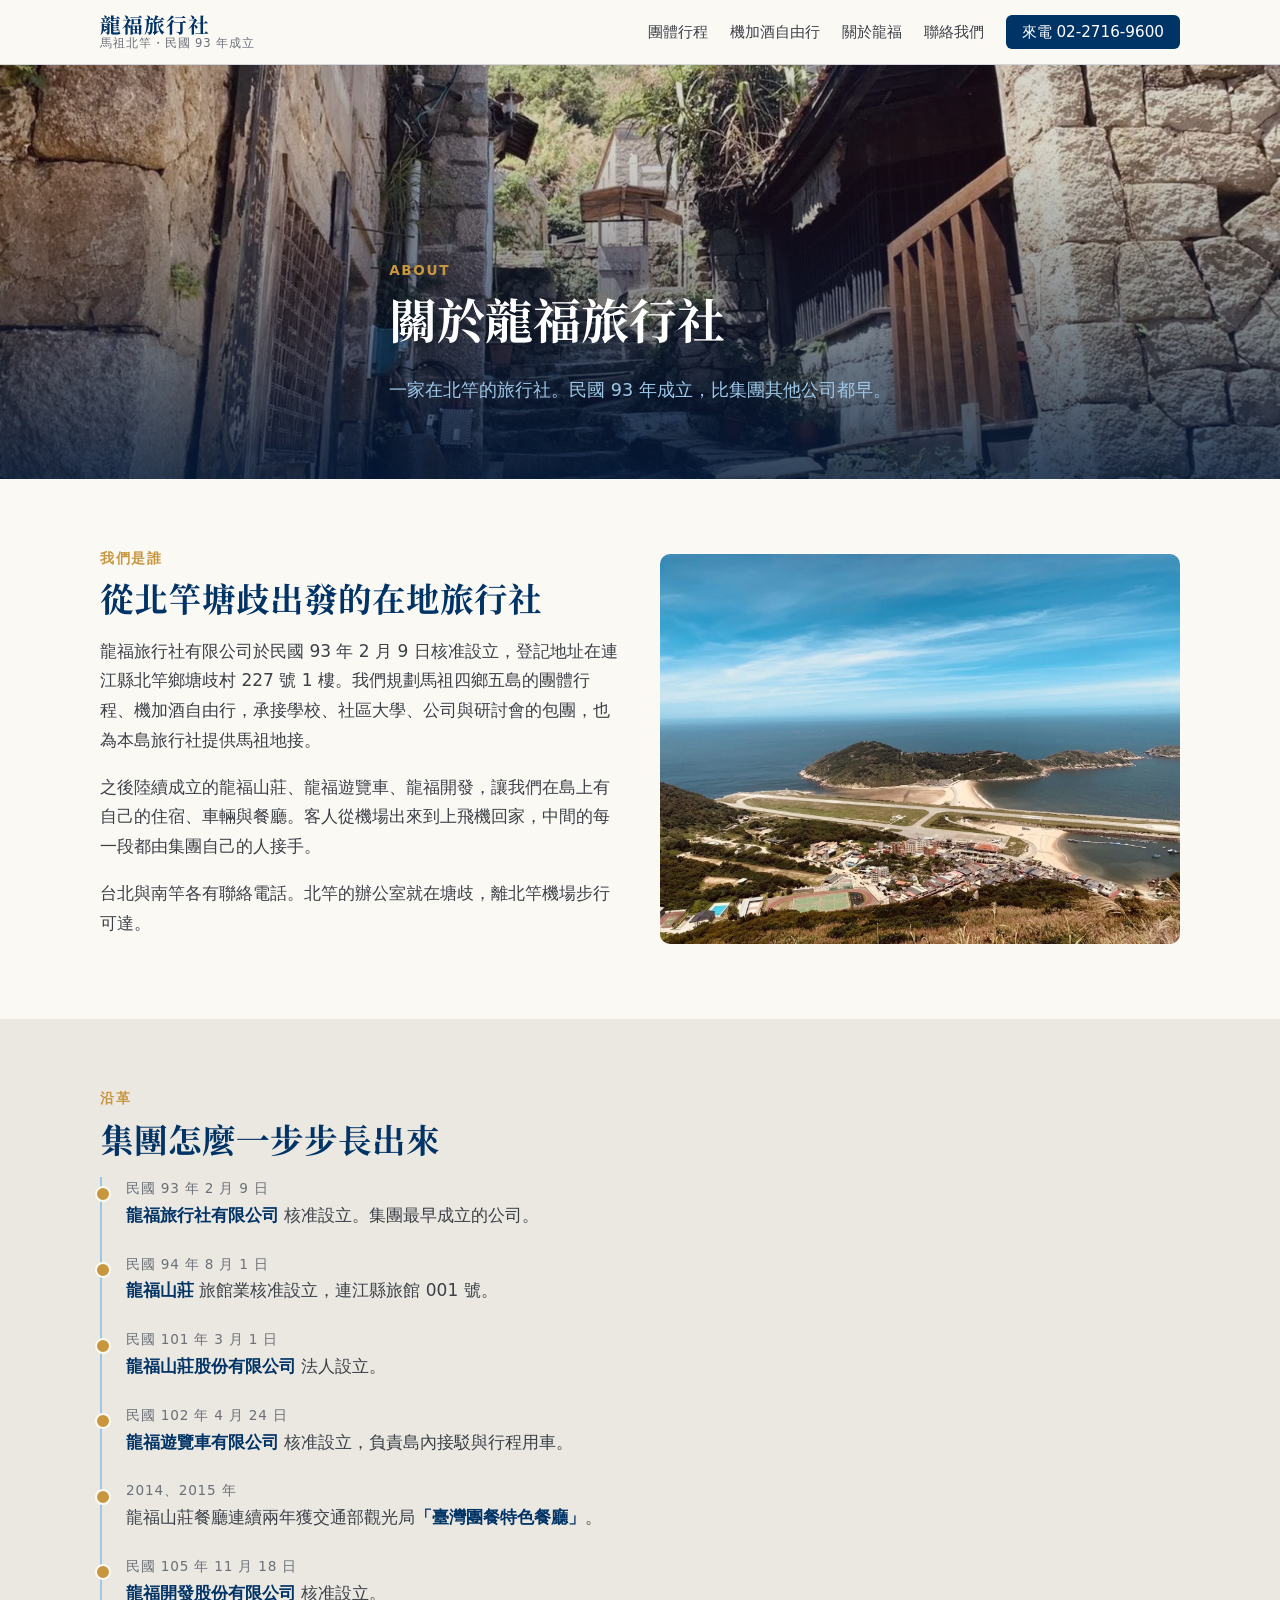
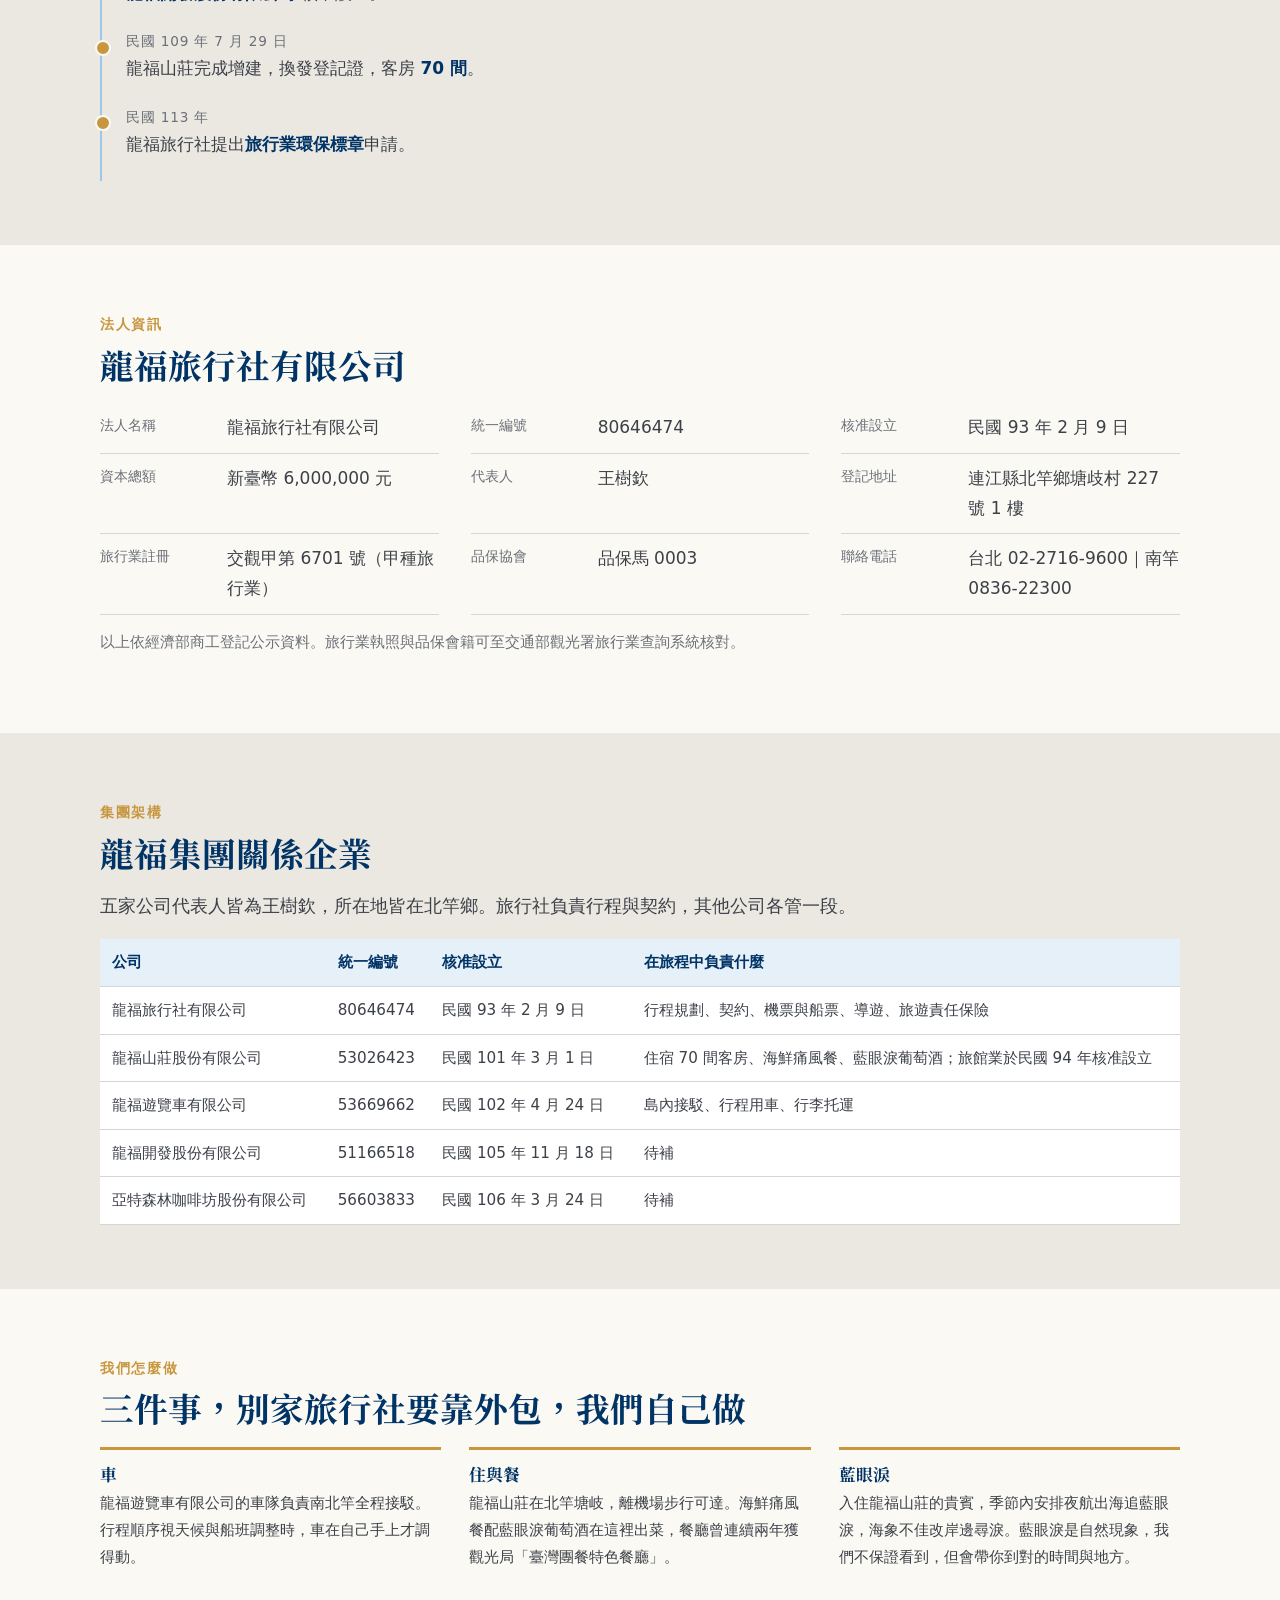
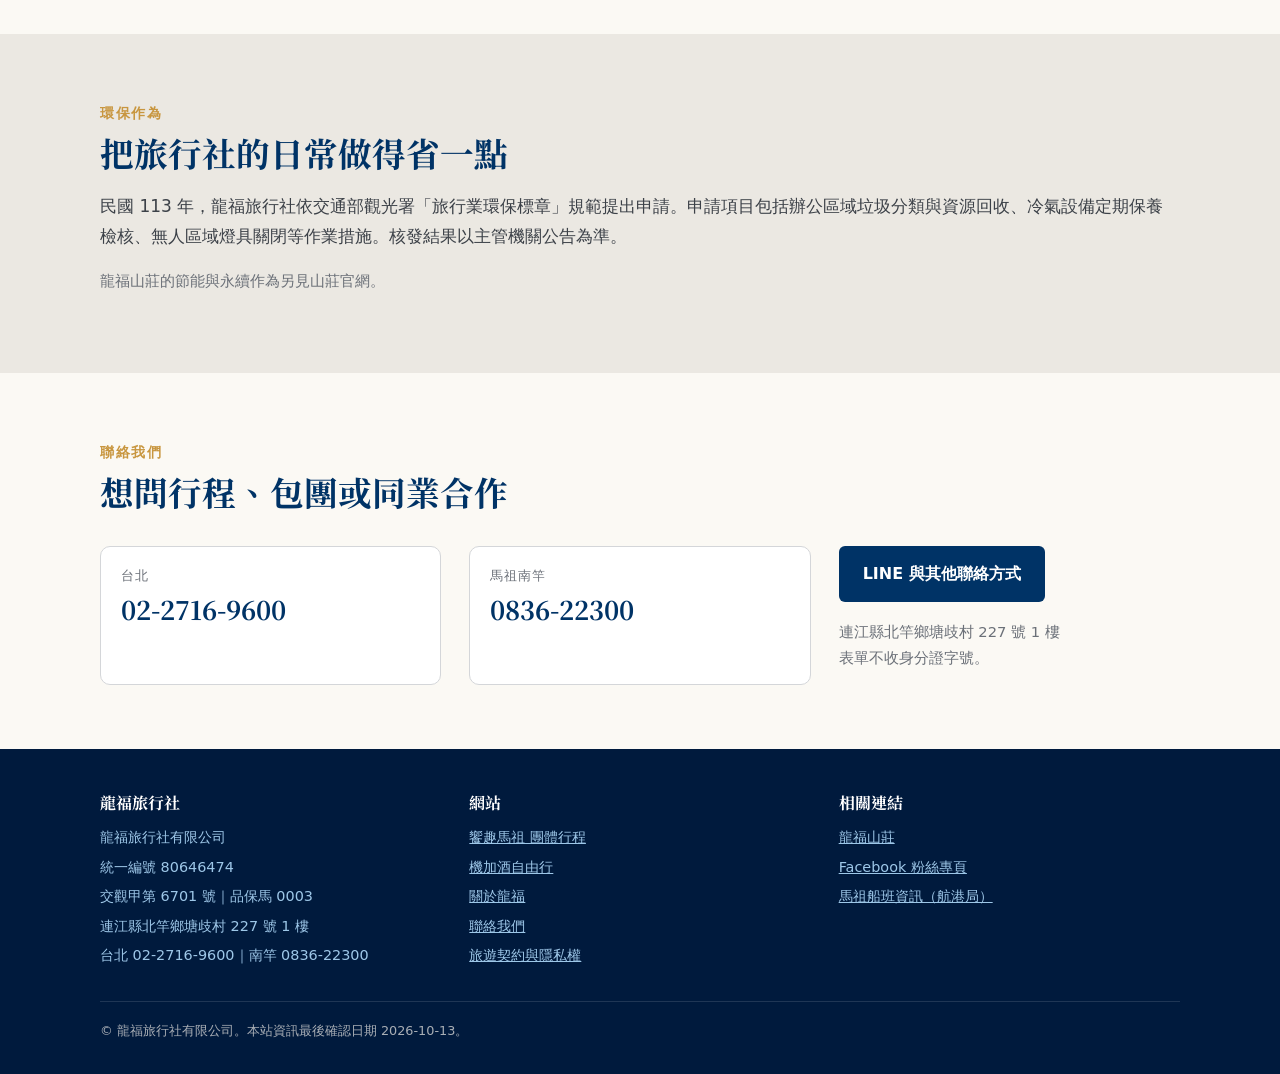
==== about/index.html @ dc52c44d "緊急上線版：聯絡頁、法遵頁、舊網址轉址、網域設定 - 首頁與關於頁移除草稿標記，網域換成 www.matsu-tour.com.tw - 修正南竿電話 tel 連結多一個 0 - 導覽只連到已存在的頁" ====
<!DOCTYPE html>
<html lang="zh-Hant-TW">
<head>
<meta charset="utf-8">
<meta name="viewport" content="width=device-width, initial-scale=1">
<title>關於龍福旅行社｜民國 93 年成立的馬祖北竿旅行社</title>
<meta name="description" content="龍福旅行社有限公司於民國 93 年 2 月核准設立，總部在馬祖北竿塘歧，統一編號 80646474。集團關係企業有龍福山莊、龍福遊覽車、龍福開發。沿革、法人資訊、集團架構與環保作為。">
<link rel="canonical" href="https://www.matsu-tour.com.tw/about/">
<meta property="og:title" content="關於龍福旅行社">
<meta property="og:description" content="民國 93 年成立的馬祖北竿在地旅行社。沿革、法人資訊、集團架構。">
<meta property="og:image" content="https://www.matsu-tour.com.tw/img/lane.webp">
<meta property="og:type" content="website">
<link rel="preconnect" href="https://fonts.googleapis.com">
<link href="https://fonts.googleapis.com/css2?family=Noto+Serif+TC:wght@700&display=swap" rel="stylesheet">
<link rel="stylesheet" href="../css/style.css">
<script type="application/ld+json">
{
  "@context": "https://schema.org",
  "@type": "AboutPage",
  "@id": "https://www.matsu-tour.com.tw/about/#page",
  "url": "https://www.matsu-tour.com.tw/about/",
  "name": "關於龍福旅行社",
  "about": { "@id": "https://www.matsu-tour.com.tw/#org" },
  "mainEntity": {
    "@type": "TravelAgency",
    "@id": "https://www.matsu-tour.com.tw/#org",
    "name": "龍福旅行社",
    "legalName": "龍福旅行社有限公司",
    "taxID": "80646474",
    "foundingDate": "2004-02-09",
    "founder": { "@type": "Person", "name": "王樹欽" },
    "address": { "@type": "PostalAddress", "streetAddress": "北竿鄉塘歧村227號1樓", "addressLocality": "連江縣", "postalCode": "210", "addressCountry": "TW" },
    "telephone": ["+886-2-2716-9600", "+886-836-22300"]
  }
}
</script>
</head>
<body>

<header class="site-header">
  <div class="wrap">
    <a class="brand" href="../"><b>龍福旅行社</b><small>馬祖北竿・民國 93 年成立</small></a>
    <button class="nav-toggle" aria-expanded="false" aria-controls="nav" onclick="var n=document.getElementById('nav');n.classList.toggle('open');this.setAttribute('aria-expanded',n.classList.contains('open'))">選單</button>
    <ul class="nav" id="nav">
      <li><a href="../#tours">團體行程</a></li>
      <li><a href="../#package">機加酒自由行</a></li>
      <li><a href="../about/">關於龍福</a></li>
      <li><a href="../contact/">聯絡我們</a></li>
      <li class="cta"><a href="tel:+886227169600">來電 02-2716-9600</a></li>
    </ul>
  </div>
</header>

<main>

<section class="hero hero-sub">
  <img src="../img/lane.webp" alt="芹壁聚落的石階巷弄" fetchpriority="high">
  <div class="wrap">
    <span class="eyebrow">ABOUT</span>
    <h1>關於龍福旅行社</h1>
    <p>一家在北竿的旅行社。民國 93 年成立，比集團其他公司都早。</p>
  </div>
</section>

<section class="section">
  <div class="wrap two-col">
    <div>
      <span class="eyebrow">我們是誰</span>
      <h2>從北竿塘歧出發的在地旅行社</h2>
      <p>龍福旅行社有限公司於民國 93 年 2 月 9 日核准設立，登記地址在連江縣北竿鄉塘歧村 227 號 1 樓。我們規劃馬祖四鄉五島的團體行程、機加酒自由行，承接學校、社區大學、公司與研討會的包團，也為本島旅行社提供馬祖地接。</p>
      <p>之後陸續成立的龍福山莊、龍福遊覽車、龍福開發，讓我們在島上有自己的住宿、車輛與餐廳。客人從機場出來到上飛機回家，中間的每一段都由集團自己的人接手。</p>
      <p>台北與南竿各有聯絡電話。北竿的辦公室就在塘歧，離北竿機場步行可達。</p>
    </div>
    <img src="../img/aerial.webp" alt="從山上俯瞰北竿塘岐村與機場跑道" loading="lazy">
  </div>
</section>

<section class="section section-alt">
  <div class="wrap">
    <span class="eyebrow">沿革</span>
    <h2>集團怎麼一步步長出來</h2>
    <ul class="timeline">
      <li><time>民國 93 年 2 月 9 日</time><b>龍福旅行社有限公司</b> 核准設立。集團最早成立的公司。</li>
      <li><time>民國 94 年 8 月 1 日</time><b>龍福山莊</b> 旅館業核准設立，連江縣旅館 001 號。</li>
      <li><time>民國 101 年 3 月 1 日</time><b>龍福山莊股份有限公司</b> 法人設立。</li>
      <li><time>民國 102 年 4 月 24 日</time><b>龍福遊覽車有限公司</b> 核准設立，負責島內接駁與行程用車。</li>
      <li><time>2014、2015 年</time>龍福山莊餐廳連續兩年獲交通部觀光局<b>「臺灣團餐特色餐廳」</b>。</li>
      <li><time>民國 105 年 11 月 18 日</time><b>龍福開發股份有限公司</b> 核准設立。</li>
      <li><time>民國 109 年 7 月 29 日</time>龍福山莊完成增建，換發登記證，客房 <b>70 間</b>。</li>
      <li><time>民國 113 年</time>龍福旅行社提出<b>旅行業環保標章</b>申請。</li>
    </ul>
  </div>
</section>

<section class="section">
  <div class="wrap">
    <span class="eyebrow">法人資訊</span>
    <h2>龍福旅行社有限公司</h2>
    <dl class="facts">
      <div><dt>法人名稱</dt><dd>龍福旅行社有限公司</dd></div>
      <div><dt>統一編號</dt><dd>80646474</dd></div>
      <div><dt>核准設立</dt><dd>民國 93 年 2 月 9 日</dd></div>
      <div><dt>資本總額</dt><dd>新臺幣 6,000,000 元</dd></div>
      <div><dt>代表人</dt><dd>王樹欽</dd></div>
      <div><dt>登記地址</dt><dd>連江縣北竿鄉塘歧村 227 號 1 樓</dd></div>
      <div><dt>旅行業註冊</dt><dd>交觀甲第 6701 號（甲種旅行業）</dd></div>
      <div><dt>品保協會</dt><dd>品保馬 0003</dd></div>
      <div><dt>聯絡電話</dt><dd>台北 02-2716-9600｜南竿 0836-22300</dd></div>
    </dl>
    <p class="muted" style="margin-top:14px">以上依經濟部商工登記公示資料。旅行業執照與品保會籍可至交通部觀光署旅行業查詢系統核對。</p>
  </div>
</section>

<section class="section section-alt">
  <div class="wrap">
    <span class="eyebrow">集團架構</span>
    <h2>龍福集團關係企業</h2>
    <p class="lead">五家公司代表人皆為王樹欽，所在地皆在北竿鄉。旅行社負責行程與契約，其他公司各管一段。</p>
    <div class="table-wrap">
      <table>
        <thead><tr><th>公司</th><th>統一編號</th><th>核准設立</th><th>在旅程中負責什麼</th></tr></thead>
        <tbody>
          <tr><td>龍福旅行社有限公司</td><td>80646474</td><td>民國 93 年 2 月 9 日</td><td class="wrap-ok">行程規劃、契約、機票與船票、導遊、旅遊責任保險</td></tr>
          <tr><td>龍福山莊股份有限公司</td><td>53026423</td><td>民國 101 年 3 月 1 日</td><td class="wrap-ok">住宿 70 間客房、海鮮痛風餐、藍眼淚葡萄酒；旅館業於民國 94 年核准設立</td></tr>
          <tr><td>龍福遊覽車有限公司</td><td>53669662</td><td>民國 102 年 4 月 24 日</td><td class="wrap-ok">島內接駁、行程用車、行李托運</td></tr>
          <tr><td>龍福開發股份有限公司</td><td>51166518</td><td>民國 105 年 11 月 18 日</td><td class="wrap-ok">待補</td></tr>
          <tr><td>亞特森林咖啡坊股份有限公司</td><td>56603833</td><td>民國 106 年 3 月 24 日</td><td class="wrap-ok">待補</td></tr>
        </tbody>
      </table>
    </div>
  </div>
</section>

<section class="section">
  <div class="wrap">
    <span class="eyebrow">我們怎麼做</span>
    <h2>三件事，別家旅行社要靠外包，我們自己做</h2>
    <div class="reasons">
      <div class="reason"><h3>車</h3><p>龍福遊覽車有限公司的車隊負責南北竿全程接駁。行程順序視天候與船班調整時，車在自己手上才調得動。</p></div>
      <div class="reason"><h3>住與餐</h3><p>龍福山莊在北竿塘岐，離機場步行可達。海鮮痛風餐配藍眼淚葡萄酒在這裡出菜，餐廳曾連續兩年獲觀光局「臺灣團餐特色餐廳」。</p></div>
      <div class="reason"><h3>藍眼淚</h3><p>入住龍福山莊的貴賓，季節內安排夜航出海追藍眼淚，海象不佳改岸邊尋淚。藍眼淚是自然現象，我們不保證看到，但會帶你到對的時間與地方。</p></div>
    </div>
  </div>
</section>

<section class="section section-alt">
  <div class="wrap">
    <span class="eyebrow">環保作為</span>
    <h2>把旅行社的日常做得省一點</h2>
    <p>民國 113 年，龍福旅行社依交通部觀光署「旅行業環保標章」規範提出申請。申請項目包括辦公區域垃圾分類與資源回收、冷氣設備定期保養檢核、無人區域燈具關閉等作業措施。核發結果以主管機關公告為準。</p>
    <p class="muted">龍福山莊的節能與永續作為另見山莊官網。</p>
  </div>
</section>

<section class="section" id="contact">
  <div class="wrap">
    <div class="section-head">
      <span class="eyebrow">聯絡我們</span>
      <h2>想問行程、包團或同業合作</h2>
    </div>
    <div class="contact">
      <a class="phone" href="tel:+886227169600"><small>台北</small><b>02-2716-9600</b></a>
      <a class="phone" href="tel:+88683622300"><small>馬祖南竿</small><b>0836-22300</b></a>
      <div>
        <p><a class="btn btn-deep" href="../contact/">LINE 與其他聯絡方式</a></p>
        <p class="muted">連江縣北竿鄉塘歧村 227 號 1 樓<br>表單不收身分證字號。</p>
      </div>
    </div>
  </div>
</section>

</main>

<footer class="site-footer">
  <div class="wrap">
    <div class="cols">
      <div>
        <h4>龍福旅行社</h4>
        <ul>
          <li>龍福旅行社有限公司</li>
          <li>統一編號 80646474</li>
          <li>交觀甲第 6701 號｜品保馬 0003</li>
          <li>連江縣北竿鄉塘歧村 227 號 1 樓</li>
          <li>台北 02-2716-9600｜南竿 0836-22300</li>
        </ul>
      </div>
      <div>
        <h4>網站</h4>
        <ul>
          <li><a href="../#tours">饗趣馬祖 團體行程</a></li>
          <li><a href="../#package">機加酒自由行</a></li>
          <li><a href="../about/">關於龍福</a></li>
          <li><a href="../contact/">聯絡我們</a></li>
          <li><a href="../legal/">旅遊契約與隱私權</a></li>
        </ul>
      </div>
      <div>
        <h4>相關連結</h4>
        <ul>
          <li><a href="https://hotel.matsu.idv.tw/matsu-play/" rel="noopener">龍福山莊</a></li>
          <li><a href="https://www.facebook.com/longfu55661" rel="noopener">Facebook 粉絲專頁</a></li>
          <li><a href="https://www.mtha.gov.tw/MTHA/Monthinfo.aspx" rel="noopener">馬祖船班資訊（航港局）</a></li>
        </ul>
      </div>
    </div>
    <div class="legal">© 龍福旅行社有限公司。本站資訊最後確認日期 2026-10-13。</div>
  </div>
</footer>

</body>
</html>
---- css/style.css ----
/* 龍福旅行社官網 共用樣式
   色彩 token 取自 龍福山莊標準色規範 v1.1；LOGO 漸層不進版面 */
:root{
  --tear-ink:#001a3d; --tear-deep:#003366; --tear-sea:#0a4f8a; --tear-glow:#2a7ec4;
  --tear-mist:#9dc7e8; --tear-foam:#e6f0f8;
  --stone-black:#1a1d21; --stone-dark:#3c4148; --stone:#6b7078; --stone-light:#a8aeb5;
  --stone-pale:#d4d6d9; --stone-paper:#ebe8e2;
  --sun-gold:#c8963f; --sun-amber:#d97e2f; --wine-red:#7a2838; --bg:#fbf9f4;
  --serif:"Noto Serif TC","Songti TC","PingFang TC",serif;
  --sans:"PingFang TC","Noto Sans TC","Heiti TC",-apple-system,system-ui,sans-serif;
  --max:1120px;
}
*{box-sizing:border-box}
html{-webkit-text-size-adjust:100%;scroll-behavior:smooth}
body{margin:0;background:var(--bg);color:var(--stone-dark);font-family:var(--sans);font-size:17px;line-height:1.75}
img{max-width:100%;height:auto;display:block}
a{color:var(--tear-sea)}
a:hover{color:var(--tear-glow)}
h1,h2,h3{font-family:var(--serif);color:var(--tear-deep);line-height:1.3;margin:0 0 .5em;font-weight:700}
h1{font-size:clamp(1.9rem,4.5vw,3rem)}
h2{font-size:clamp(1.5rem,3vw,2.1rem)}
h3{font-size:1.2rem}
p{margin:0 0 1em}
.wrap{max-width:var(--max);margin:0 auto;padding:0 20px}
.eyebrow{display:inline-block;font-size:.85rem;letter-spacing:.12em;color:var(--sun-gold);font-weight:700;margin-bottom:.4em}
.lead{font-size:1.1rem;color:var(--stone-dark)}
.muted{color:var(--stone);font-size:.92rem}

/* 草稿橫幅：正式上線前刪除 */
.draft{background:var(--wine-red);color:#fff;font-size:.85rem;padding:.5em 20px;text-align:center}
.draft strong{color:#fff}

/* 頁首 */
.site-header{position:sticky;top:0;z-index:20;background:rgba(251,249,244,.95);backdrop-filter:blur(8px);border-bottom:1px solid var(--stone-pale)}
.site-header .wrap{display:flex;align-items:center;justify-content:space-between;gap:16px;min-height:64px}
.brand{display:flex;flex-direction:column;text-decoration:none;line-height:1.15}
.brand b{font-family:var(--serif);font-size:1.3rem;color:var(--tear-deep);letter-spacing:.05em}
.brand small{font-size:.72rem;color:var(--stone);letter-spacing:.08em}
.nav-toggle{display:none;background:none;border:1px solid var(--stone-pale);border-radius:6px;padding:6px 10px;font:inherit;color:var(--tear-deep)}
.nav{display:flex;align-items:center;gap:22px;margin:0;padding:0;list-style:none}
.nav a{text-decoration:none;color:var(--stone-dark);font-size:.95rem}
.nav a:hover,.nav a[aria-current]{color:var(--tear-deep);border-bottom:2px solid var(--sun-gold)}
.nav .cta a{background:var(--tear-deep);color:#fff;padding:8px 16px;border-radius:6px;border:0}
.nav .cta a:hover{background:var(--tear-sea)}
@media(max-width:860px){
  .nav-toggle{display:block}
  .nav{display:none;position:absolute;left:0;right:0;top:100%;background:var(--bg);flex-direction:column;align-items:stretch;gap:0;border-bottom:1px solid var(--stone-pale);box-shadow:0 8px 24px rgba(0,26,61,.08)}
  .nav.open{display:flex}
  .nav li{border-top:1px solid var(--stone-pale)}
  .nav a{display:block;padding:14px 20px}
  .nav .cta a{border-radius:0;text-align:center}
}

/* 按鈕 */
.btn{display:inline-block;text-decoration:none;font-weight:700;padding:12px 22px;border-radius:6px;border:2px solid transparent;font-size:1rem}
.btn-primary{background:var(--sun-gold);color:var(--tear-ink)}
.btn-primary:hover{background:#d8a64f;color:var(--tear-ink)}
.btn-outline{border-color:#fff;color:#fff}
.btn-outline:hover{background:rgba(255,255,255,.12);color:#fff}
.btn-deep{background:var(--tear-deep);color:#fff}
.btn-deep:hover{background:var(--tear-sea);color:#fff}
.btn-ghost{border-color:var(--tear-deep);color:var(--tear-deep)}
.btn-ghost:hover{background:var(--tear-foam)}

/* Hero */
.hero{position:relative;min-height:72vh;display:flex;align-items:flex-end;color:#fff;background:var(--tear-ink)}
.hero img{position:absolute;inset:0;width:100%;height:100%;object-fit:cover;object-position:center 60%}
.hero::after{content:"";position:absolute;inset:0;background:linear-gradient(180deg,rgba(0,26,61,.15) 20%,rgba(0,26,61,.82) 100%)}
.hero .wrap{position:relative;z-index:1;padding-top:96px;padding-bottom:56px}
.hero h1{color:#fff;max-width:14em}
.hero p{max-width:34em;font-size:1.1rem;color:var(--tear-mist)}
.hero .actions{display:flex;flex-wrap:wrap;gap:12px;margin-top:20px}
.hero.hero-sub{min-height:46vh}

/* 區塊 */
.section{padding:64px 0}
.section-alt{background:var(--stone-paper)}
.section-deep{background:var(--tear-deep);color:var(--tear-foam)}
.section-deep h2,.section-deep h3{color:#fff}
.section-deep .eyebrow{color:var(--sun-gold)}
.section-head{max-width:40em;margin-bottom:32px}

/* 行程卡 */
.cards{display:grid;gap:24px;grid-template-columns:repeat(auto-fit,minmax(250px,1fr))}
.card{background:#fff;border:1px solid var(--stone-pale);border-radius:10px;overflow:hidden;display:flex;flex-direction:column}
.card .media{aspect-ratio:4/3;background:var(--tear-deep);overflow:hidden;position:relative}
.card .media img{width:100%;height:100%;object-fit:cover;transition:transform .5s}
.card:hover .media img{transform:scale(1.04)}
.card .media .placeholder{position:absolute;inset:0;display:flex;align-items:center;justify-content:center;color:var(--tear-mist);font-size:.9rem;letter-spacing:.1em}
.card .body{padding:18px 20px 20px;display:flex;flex-direction:column;flex:1}
.card .tag{font-size:.8rem;color:var(--stone);letter-spacing:.08em}
.card h3{margin:.2em 0 .5em}
.card ul{margin:0 0 16px;padding-left:1.1em;font-size:.95rem}
.card li{margin-bottom:.2em}
.card .foot{margin-top:auto;display:flex;justify-content:space-between;align-items:center;gap:8px;font-size:.9rem}
.card .price{color:var(--tear-deep);font-weight:700}

/* 為什麼是龍福 */
.reasons{display:grid;gap:28px;grid-template-columns:repeat(auto-fit,minmax(220px,1fr))}
.reason{border-top:3px solid var(--sun-gold);padding-top:14px}
.reason h3{font-size:1.05rem;margin-bottom:.3em}
.reason p{font-size:.95rem;margin:0}

/* 方案 */
.offer{display:grid;gap:32px;grid-template-columns:1.2fr 1fr;align-items:start}
.offer .big{font-family:var(--serif);font-size:clamp(2.2rem,5vw,3.2rem);color:var(--sun-gold);line-height:1;margin:.2em 0}
.offer .big small{font-size:.4em;color:var(--tear-mist);margin-left:.4em;font-family:var(--sans)}
.offer ul{padding-left:1.1em;margin:0 0 1em}
.offer .note{font-size:.9rem;color:var(--tear-mist);border-left:3px solid var(--sun-gold);padding-left:12px}
.offer .side{background:rgba(255,255,255,.06);border:1px solid rgba(255,255,255,.15);border-radius:10px;padding:22px}
.offer .side h3{margin-top:0}
.offer .side dl{margin:0}
.offer .side dt{font-size:.8rem;color:var(--tear-mist);letter-spacing:.08em;margin-top:10px}
.offer .side dd{margin:0;color:#fff}
@media(max-width:760px){.offer{grid-template-columns:1fr}}

/* 信任列 */
.trust{display:grid;gap:16px;grid-template-columns:repeat(auto-fit,minmax(170px,1fr));text-align:center}
.trust div{background:#fff;border:1px solid var(--stone-pale);border-radius:8px;padding:18px 12px}
.trust b{display:block;font-family:var(--serif);color:var(--tear-deep);font-size:1.15rem}
.trust span{font-size:.85rem;color:var(--stone)}

/* 聯絡 */
.contact{display:grid;gap:28px;grid-template-columns:repeat(auto-fit,minmax(260px,1fr))}
.phone{display:block;text-decoration:none;background:#fff;border:1px solid var(--stone-pale);border-radius:10px;padding:18px 20px}
.phone small{display:block;color:var(--stone);letter-spacing:.08em;font-size:.8rem}
.phone b{font-family:var(--serif);font-size:1.6rem;color:var(--tear-deep)}
.phone:hover{border-color:var(--tear-glow)}

/* 關於頁 */
.timeline{list-style:none;margin:0;padding:0;border-left:2px solid var(--tear-mist)}
.timeline li{position:relative;padding:0 0 22px 24px}
.timeline li::before{content:"";position:absolute;left:-7px;top:.55em;width:12px;height:12px;border-radius:50%;background:var(--sun-gold);border:2px solid var(--bg)}
.timeline time{display:block;font-size:.85rem;color:var(--stone);letter-spacing:.06em}
.timeline b{color:var(--tear-deep)}
.facts{display:grid;gap:0 32px;grid-template-columns:repeat(auto-fit,minmax(280px,1fr));margin:0}
.facts div{display:grid;grid-template-columns:7em 1fr;gap:8px;padding:10px 0;border-bottom:1px solid var(--stone-pale)}
.facts dt{color:var(--stone);font-size:.9rem}
.facts dd{margin:0}
.table-wrap{overflow-x:auto}
table{border-collapse:collapse;width:100%;font-size:.95rem;background:#fff}
th,td{text-align:left;padding:10px 12px;border-bottom:1px solid var(--stone-pale);vertical-align:top;white-space:nowrap}
th{background:var(--tear-foam);color:var(--tear-deep);font-weight:700}
td.wrap-ok{white-space:normal}
.two-col{display:grid;gap:40px;grid-template-columns:1fr 1fr;align-items:center}
@media(max-width:760px){.two-col{grid-template-columns:1fr}}
.two-col img{border-radius:10px}
.pending{display:inline-block;font-size:.75rem;color:var(--wine-red);border:1px solid var(--wine-red);border-radius:4px;padding:0 6px;vertical-align:middle;margin-left:6px}

/* 頁尾 */
.site-footer{background:var(--tear-ink);color:var(--tear-mist);padding:40px 0 32px;font-size:.9rem}
.site-footer .cols{display:grid;gap:28px;grid-template-columns:repeat(auto-fit,minmax(220px,1fr))}
.site-footer h4{color:#fff;font-family:var(--serif);margin:0 0 .5em;font-size:1rem}
.site-footer a{color:var(--tear-mist)}
.site-footer ul{list-style:none;margin:0;padding:0}
.site-footer li{margin-bottom:.3em}
.site-footer .legal{margin-top:28px;padding-top:18px;border-top:1px solid rgba(255,255,255,.12);font-size:.8rem;color:var(--stone-light)}
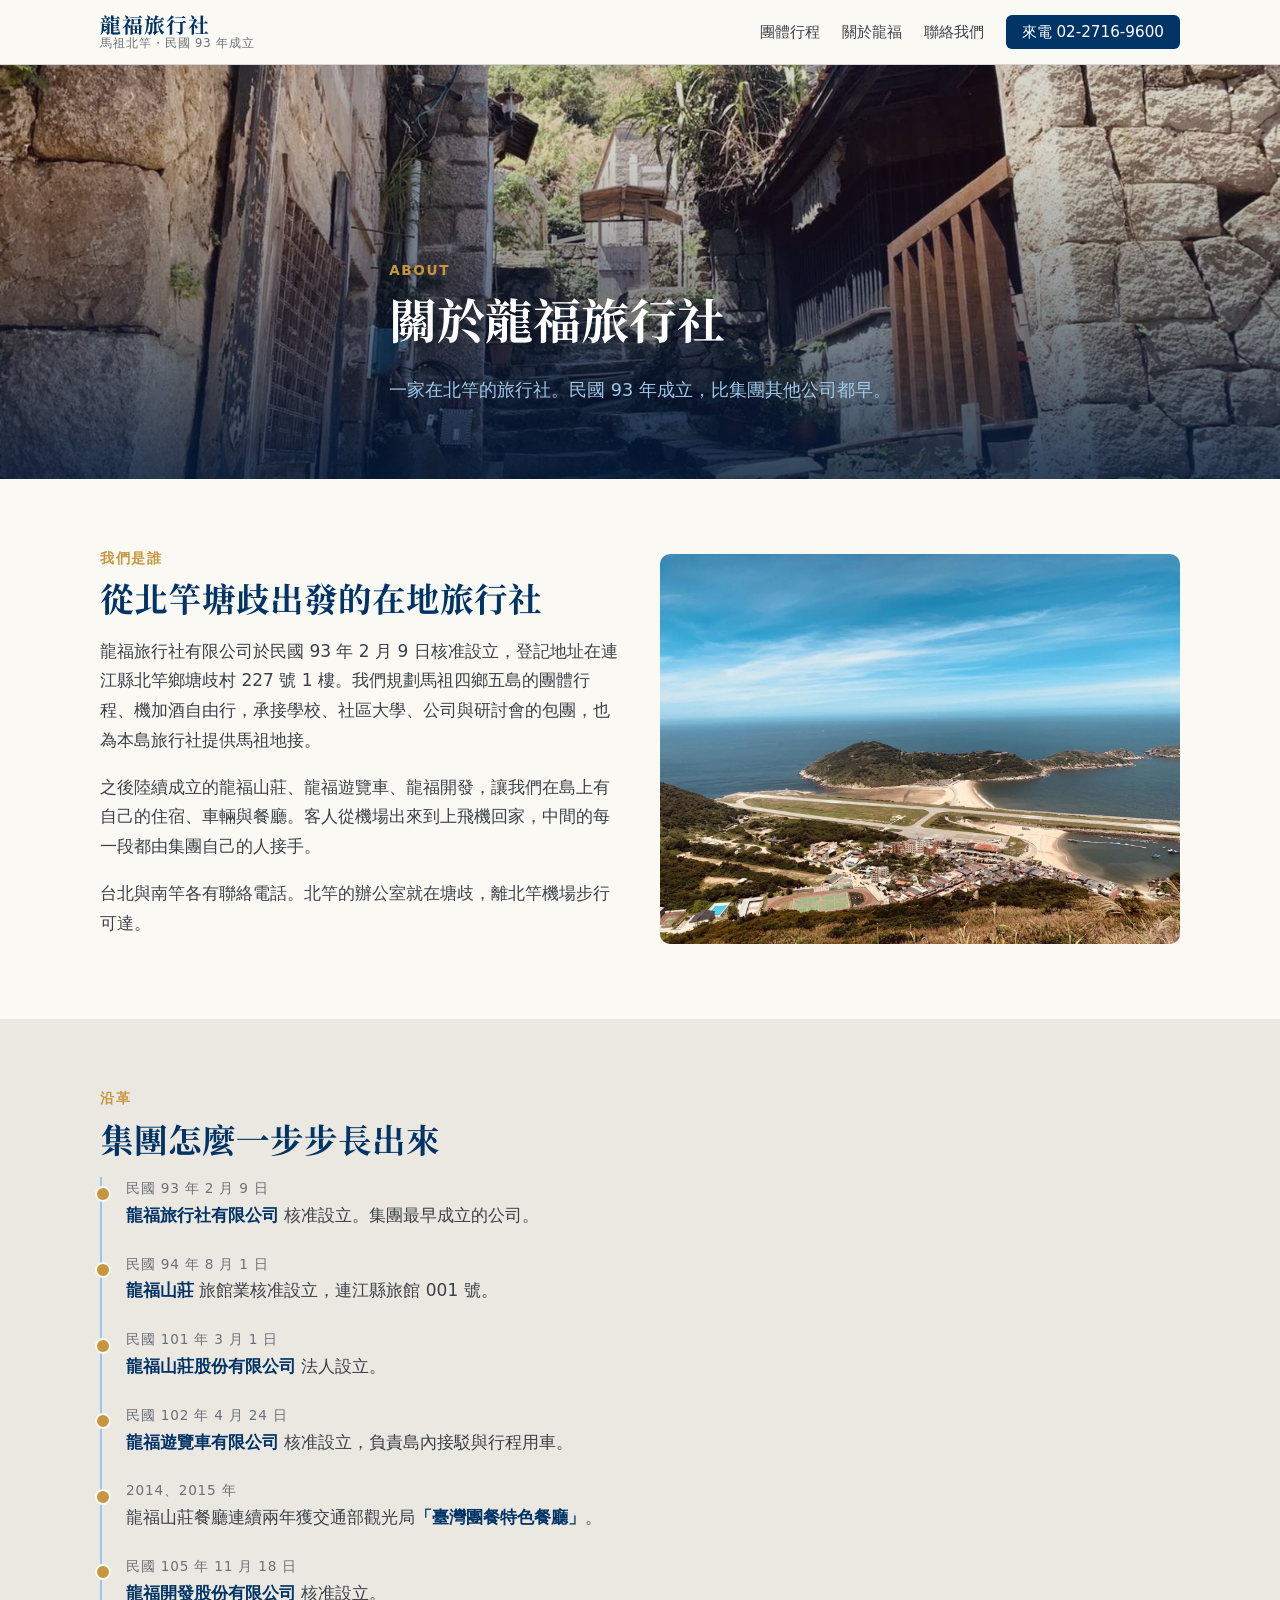
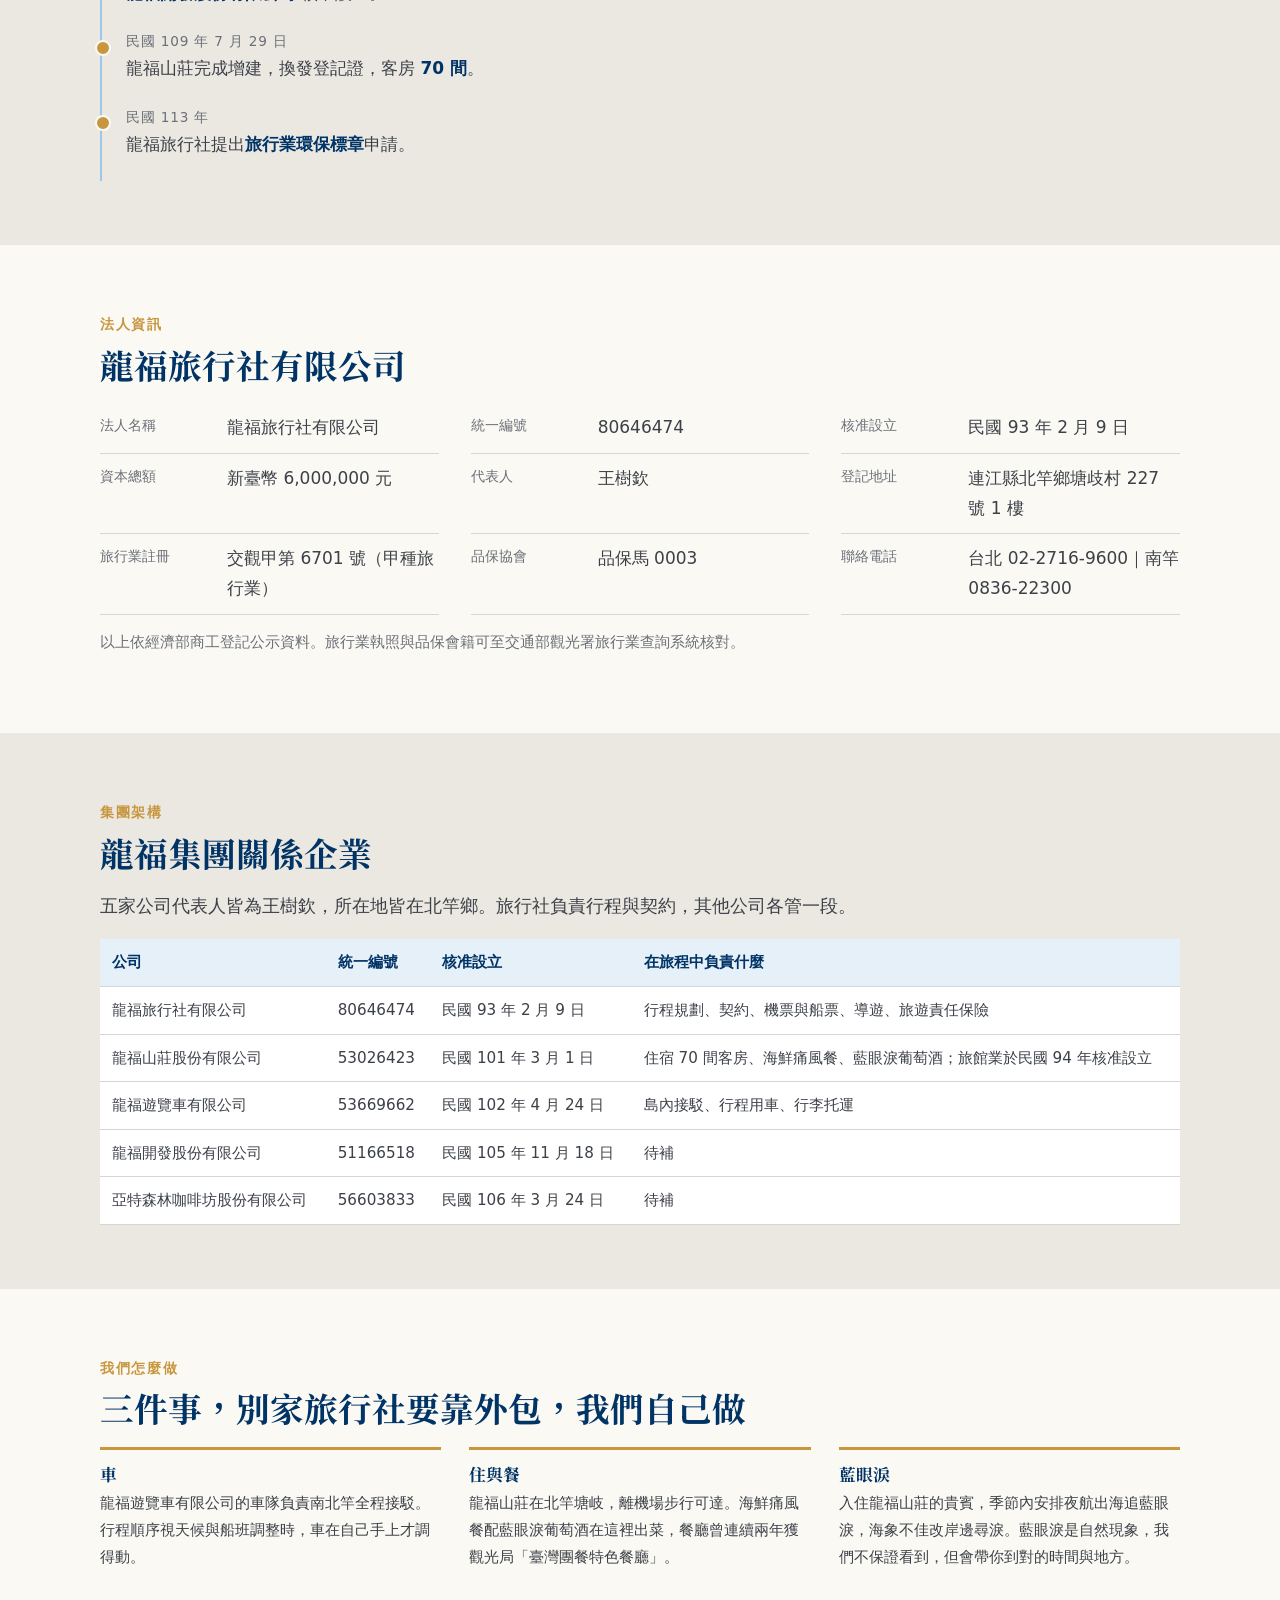
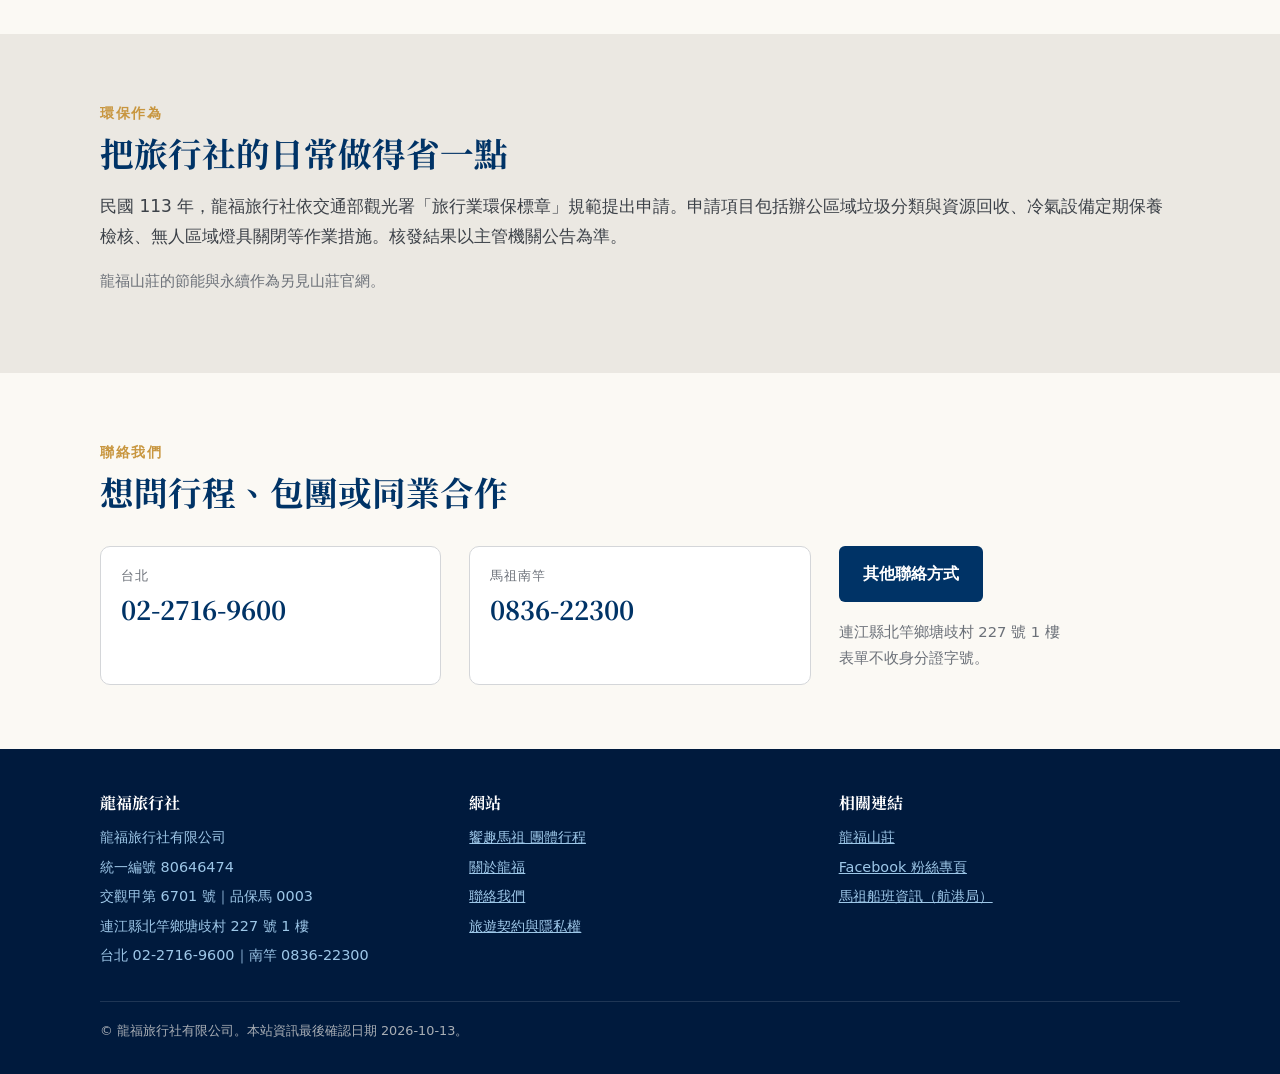
==== commit fd52f13f: "移除 LINE 連結與機加酒補助方案區塊 Co-Authored-By: Claude Opus 5.5 <noreply@anthropic.com>" ====
--- a/about/index.html
+++ b/about/index.html
@@ -43,7 +43,6 @@
     <button class="nav-toggle" aria-expanded="false" aria-controls="nav" onclick="var n=document.getElementById('nav');n.classList.toggle('open');this.setAttribute('aria-expanded',n.classList.contains('open'))">選單</button>
     <ul class="nav" id="nav">
       <li><a href="../#tours">團體行程</a></li>
-      <li><a href="../#package">機加酒自由行</a></li>
       <li><a href="../about/">關於龍福</a></li>
       <li><a href="../contact/">聯絡我們</a></li>
       <li class="cta"><a href="tel:+886227169600">來電 02-2716-9600</a></li>
@@ -162,7 +161,7 @@
       <a class="phone" href="tel:+886227169600"><small>台北</small><b>02-2716-9600</b></a>
       <a class="phone" href="tel:+88683622300"><small>馬祖南竿</small><b>0836-22300</b></a>
       <div>
-        <p><a class="btn btn-deep" href="../contact/">LINE 與其他聯絡方式</a></p>
+        <p><a class="btn btn-deep" href="../contact/">其他聯絡方式</a></p>
         <p class="muted">連江縣北竿鄉塘歧村 227 號 1 樓<br>表單不收身分證字號。</p>
       </div>
     </div>
@@ -188,7 +187,6 @@
         <h4>網站</h4>
         <ul>
           <li><a href="../#tours">饗趣馬祖 團體行程</a></li>
-          <li><a href="../#package">機加酒自由行</a></li>
           <li><a href="../about/">關於龍福</a></li>
           <li><a href="../contact/">聯絡我們</a></li>
           <li><a href="../legal/">旅遊契約與隱私權</a></li>
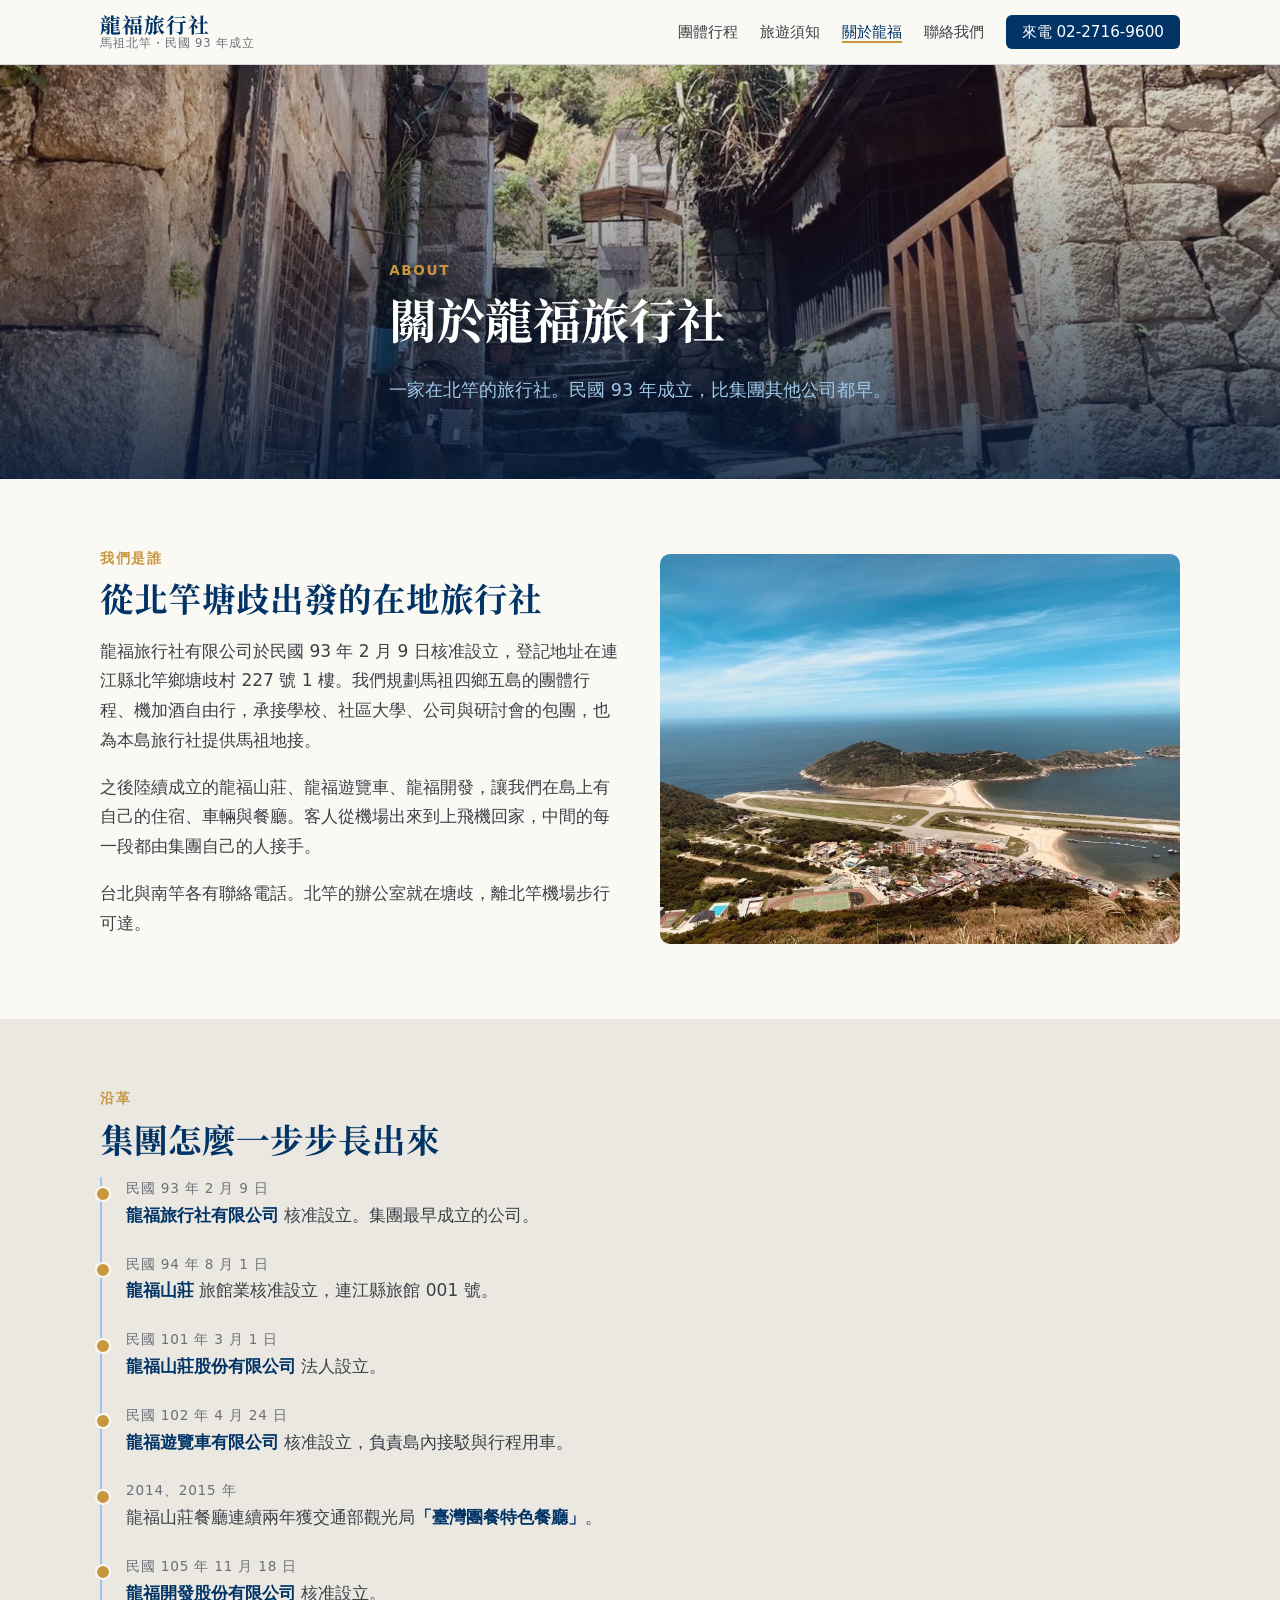
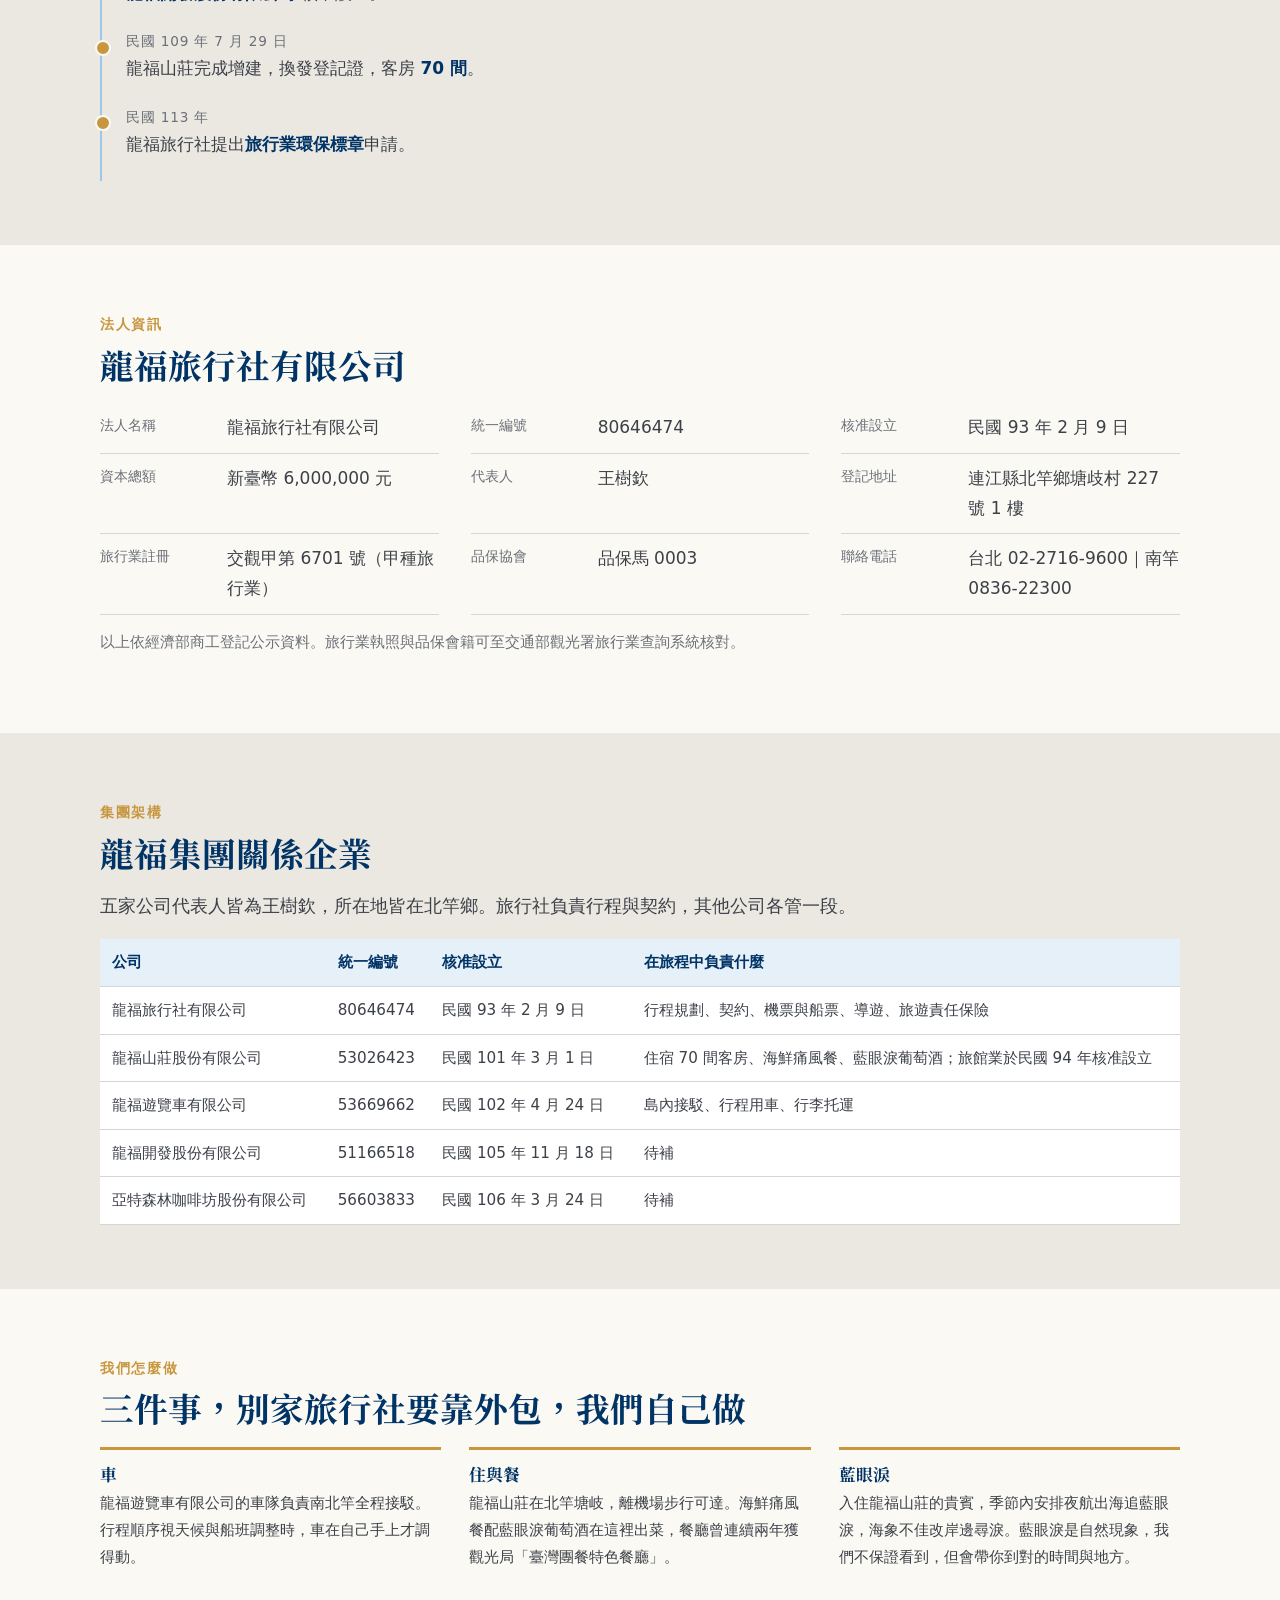
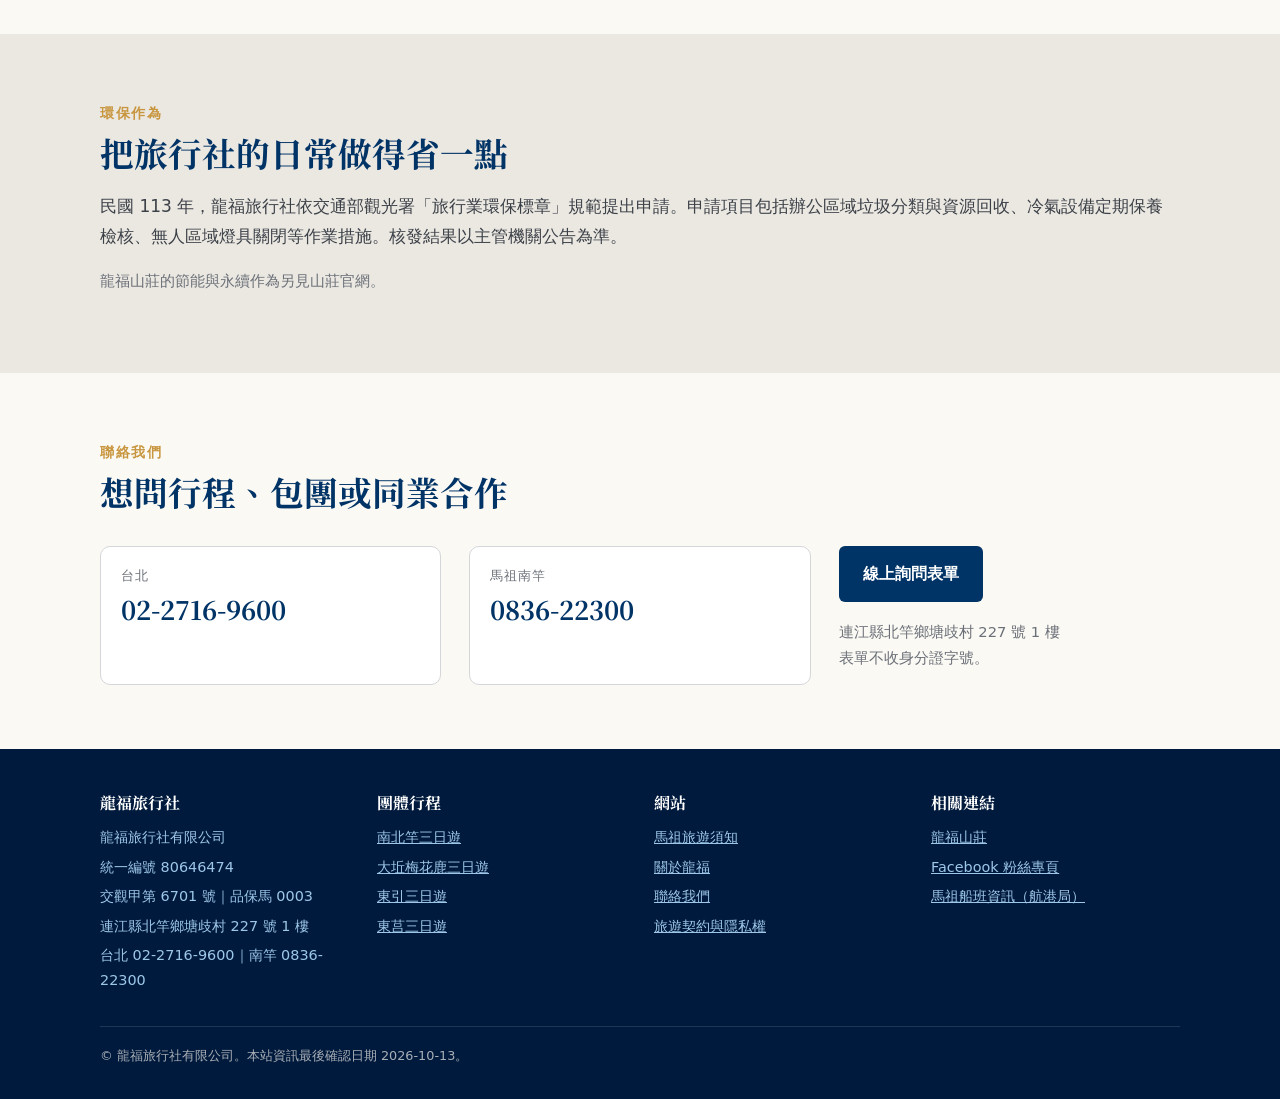
==== commit 9a7bbccd: "新增四條行程頁、行程總覽、旅遊須知、線上詢問中繼頁 - tours/：南北竿、大坵梅花鹿、東引、東莒三日遊，內容依 115 年 4–9 月行程表改寫，不露價 - guide/：依馬祖旅遊注意事項 v2" ====
--- a/about/index.html
+++ b/about/index.html
@@ -42,8 +42,9 @@
     <a class="brand" href="../"><b>龍福旅行社</b><small>馬祖北竿・民國 93 年成立</small></a>
     <button class="nav-toggle" aria-expanded="false" aria-controls="nav" onclick="var n=document.getElementById('nav');n.classList.toggle('open');this.setAttribute('aria-expanded',n.classList.contains('open'))">選單</button>
     <ul class="nav" id="nav">
-      <li><a href="../#tours">團體行程</a></li>
-      <li><a href="../about/">關於龍福</a></li>
+      <li><a href="../tours/">團體行程</a></li>
+      <li><a href="../guide/">旅遊須知</a></li>
+      <li><a href="../about/" aria-current="page">關於龍福</a></li>
       <li><a href="../contact/">聯絡我們</a></li>
       <li class="cta"><a href="tel:+886227169600">來電 02-2716-9600</a></li>
     </ul>
@@ -161,7 +162,7 @@
       <a class="phone" href="tel:+886227169600"><small>台北</small><b>02-2716-9600</b></a>
       <a class="phone" href="tel:+88683622300"><small>馬祖南竿</small><b>0836-22300</b></a>
       <div>
-        <p><a class="btn btn-deep" href="../contact/">其他聯絡方式</a></p>
+        <p><a class="btn btn-deep" href="../inquiry/">線上詢問表單</a></p>
         <p class="muted">連江縣北竿鄉塘歧村 227 號 1 樓<br>表單不收身分證字號。</p>
       </div>
     </div>
@@ -184,9 +185,18 @@
         </ul>
       </div>
       <div>
+        <h4>團體行程</h4>
+        <ul>
+          <li><a href="../tours/nangan-beigan-3d/">南北竿三日遊</a></li>
+          <li><a href="../tours/daqiu-deer-3d/">大坵梅花鹿三日遊</a></li>
+          <li><a href="../tours/dongyin-3d/">東引三日遊</a></li>
+          <li><a href="../tours/dongju-3d/">東莒三日遊</a></li>
+        </ul>
+      </div>
+      <div>
         <h4>網站</h4>
         <ul>
-          <li><a href="../#tours">饗趣馬祖 團體行程</a></li>
+          <li><a href="../guide/">馬祖旅遊須知</a></li>
           <li><a href="../about/">關於龍福</a></li>
           <li><a href="../contact/">聯絡我們</a></li>
           <li><a href="../legal/">旅遊契約與隱私權</a></li>
--- a/css/style.css
+++ b/css/style.css
@@ -155,3 +155,27 @@
 .site-footer ul{list-style:none;margin:0;padding:0}
 .site-footer li{margin-bottom:.3em}
 .site-footer .legal{margin-top:28px;padding-top:18px;border-top:1px solid rgba(255,255,255,.12);font-size:.8rem;color:var(--stone-light)}
+
+/* 行程頁 */
+.two-col.top{align-items:start}
+.narrow{max-width:760px}
+.narrow h2{margin-top:1.4em}
+.narrow h2:first-of-type{margin-top:.2em}
+.narrow h3{margin-top:1.2em;font-size:1.05rem}
+.days{display:grid;gap:24px}
+.day{background:#fff;border:1px solid var(--stone-pale);border-radius:10px;padding:22px 24px}
+.day header{display:flex;align-items:baseline;gap:14px;border-bottom:1px solid var(--stone-pale);padding-bottom:10px;margin-bottom:14px}
+.day header span{font-family:var(--serif);color:var(--sun-gold);font-weight:700;letter-spacing:.1em;font-size:.9rem}
+.day header h3{margin:0}
+.route{margin:0;padding-left:1.4em;display:grid;gap:10px}
+.route li{font-size:.95rem}
+.route b{display:block;color:var(--tear-deep)}
+.day-note{margin:16px 0 0;padding:10px 14px;background:var(--tear-foam);border-left:3px solid var(--tear-glow);font-size:.92rem}
+.day-meta{margin:16px 0 0;display:grid;gap:6px;font-size:.92rem}
+.day-meta div{display:grid;grid-template-columns:3em 1fr;gap:8px}
+.day-meta dt{color:var(--stone)}
+.day-meta dd{margin:0}
+.check{list-style:none;padding:0;margin:0}
+.check li{padding-left:1.6em;position:relative;margin-bottom:.4em}
+.check li::before{content:"";position:absolute;left:.2em;top:.55em;width:.7em;height:.4em;border-left:2px solid var(--tear-glow);border-bottom:2px solid var(--tear-glow);transform:rotate(-45deg)}
+@media(max-width:560px){.day{padding:18px 16px}}
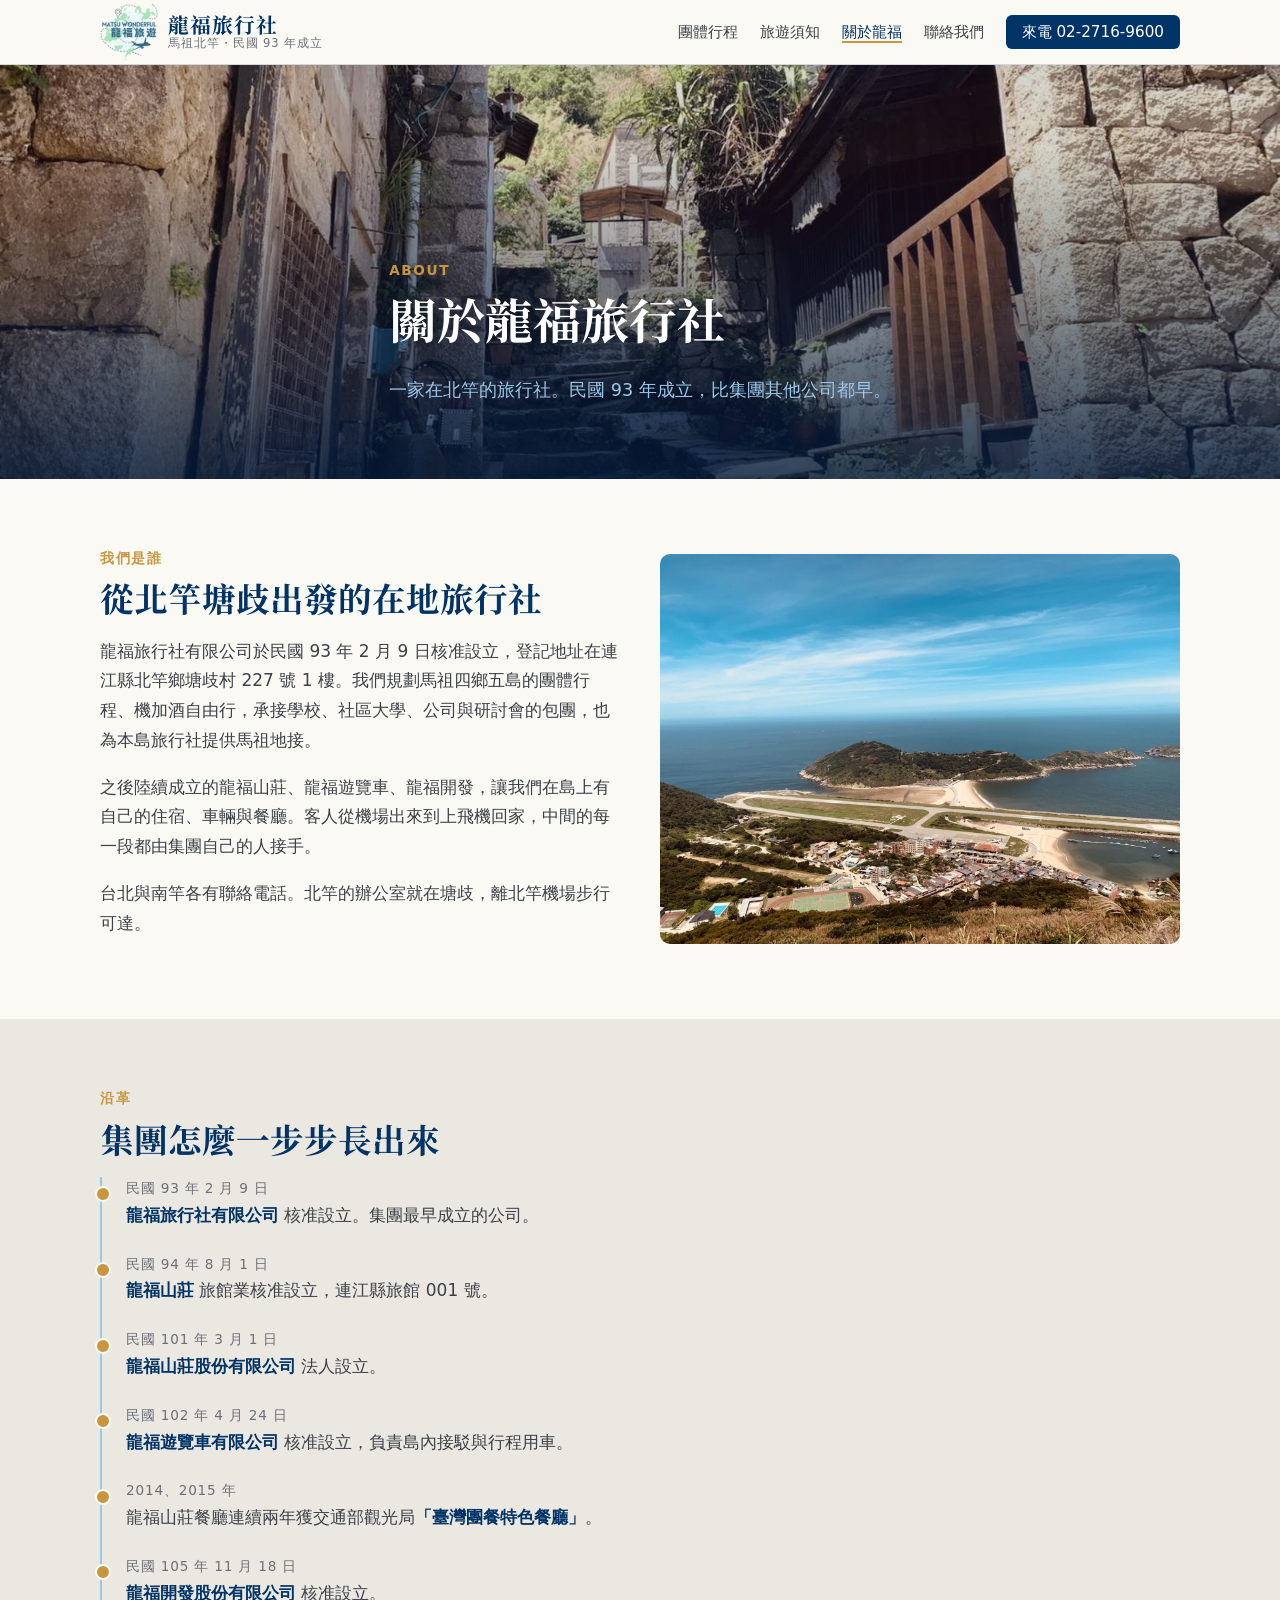
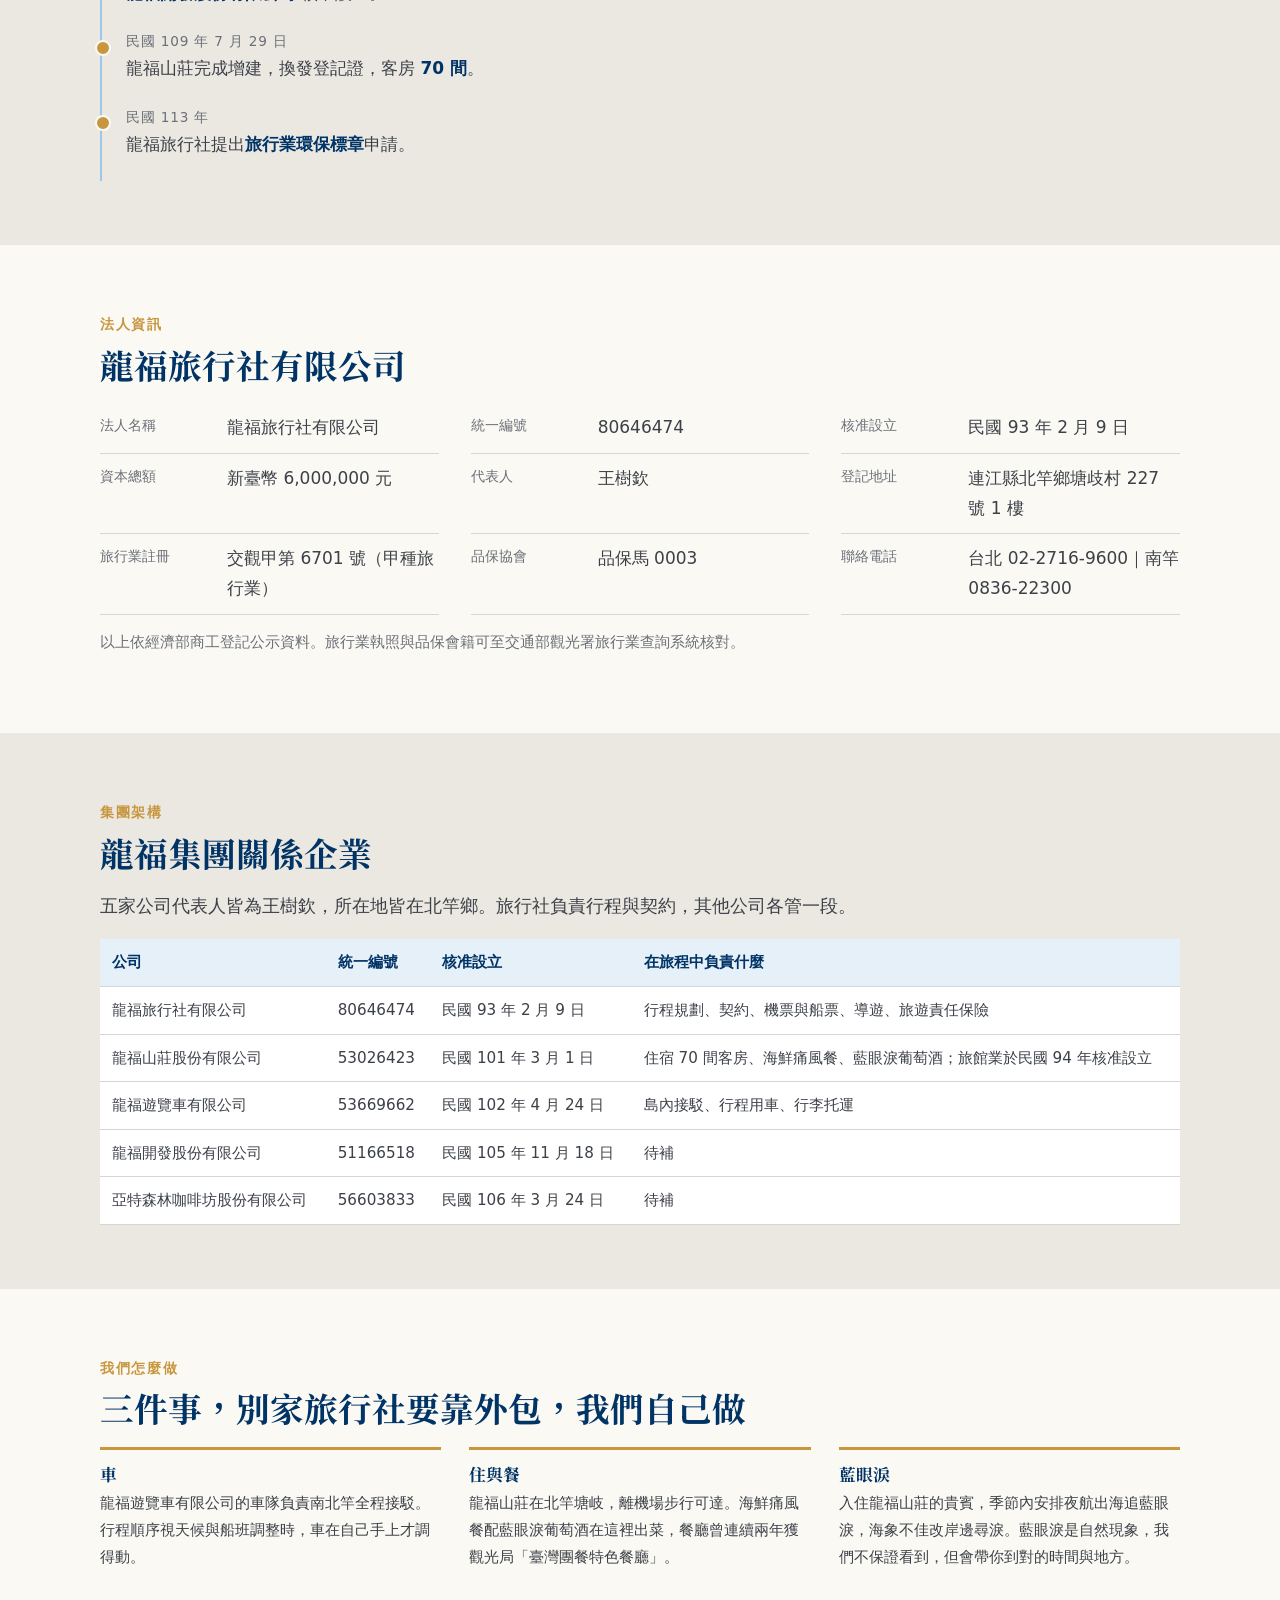
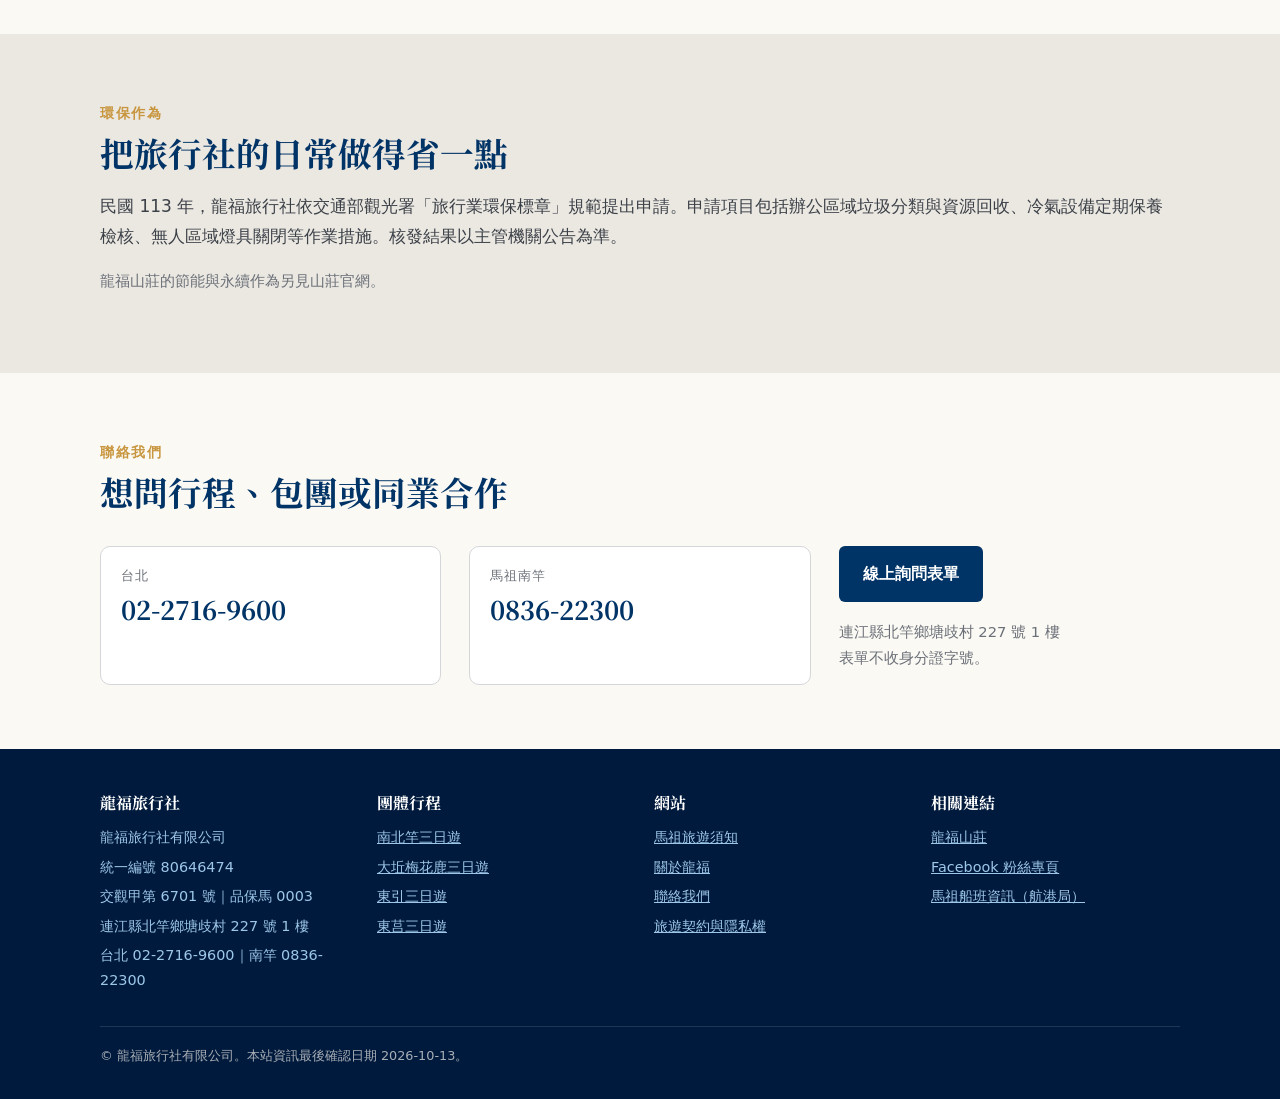
==== commit 682c01bd: "頁首加入龍福旅遊 LOGO 與 favicon（配色方案 A：版面龍福藍，LOGO 保留原色） Co-Authored-By: Claude Opus 5.5 <noreply@anthropic.c" ====
--- a/about/index.html
+++ b/about/index.html
@@ -12,7 +12,9 @@
 <meta property="og:type" content="website">
 <link rel="preconnect" href="https://fonts.googleapis.com">
 <link href="https://fonts.googleapis.com/css2?family=Noto+Serif+TC:wght@700&display=swap" rel="stylesheet">
-<link rel="stylesheet" href="../css/style.css">
+<link rel="icon" href="../img/favicon.png" type="image/png">
+<link rel="apple-touch-icon" href="../img/apple-touch-icon.png">
+<link rel="stylesheet" href="../css/style.css?v=1151013b">
 <script type="application/ld+json">
 {
   "@context": "https://schema.org",
@@ -39,7 +41,7 @@
 
 <header class="site-header">
   <div class="wrap">
-    <a class="brand" href="../"><b>龍福旅行社</b><small>馬祖北竿・民國 93 年成立</small></a>
+    <a class="brand" href="../"><img src="../img/logo.webp" alt="Matsu Wonderful 龍福旅遊 標誌" width="58" height="57"><span><b>龍福旅行社</b><small>馬祖北竿・民國 93 年成立</small></span></a>
     <button class="nav-toggle" aria-expanded="false" aria-controls="nav" onclick="var n=document.getElementById('nav');n.classList.toggle('open');this.setAttribute('aria-expanded',n.classList.contains('open'))">選單</button>
     <ul class="nav" id="nav">
       <li><a href="../tours/">團體行程</a></li>
--- a/css/style.css
+++ b/css/style.css
@@ -30,10 +30,12 @@
 .draft{background:var(--wine-red);color:#fff;font-size:.85rem;padding:.5em 20px;text-align:center}
 .draft strong{color:#fff}
 
-/* 頁首 */
+/* 頁首：標誌圖用旅行社 LOGO 原色，版面色仍用龍福藍族（配色方案 A，2026-10-13） */
 .site-header{position:sticky;top:0;z-index:20;background:rgba(251,249,244,.95);backdrop-filter:blur(8px);border-bottom:1px solid var(--stone-pale)}
 .site-header .wrap{display:flex;align-items:center;justify-content:space-between;gap:16px;min-height:64px}
-.brand{display:flex;flex-direction:column;text-decoration:none;line-height:1.15}
+.brand{display:flex;align-items:center;gap:10px;text-decoration:none;line-height:1.15}
+.brand img{width:58px;height:auto;flex:none}
+.brand span{display:flex;flex-direction:column}
 .brand b{font-family:var(--serif);font-size:1.3rem;color:var(--tear-deep);letter-spacing:.05em}
 .brand small{font-size:.72rem;color:var(--stone);letter-spacing:.08em}
 .nav-toggle{display:none;background:none;border:1px solid var(--stone-pale);border-radius:6px;padding:6px 10px;font:inherit;color:var(--tear-deep)}
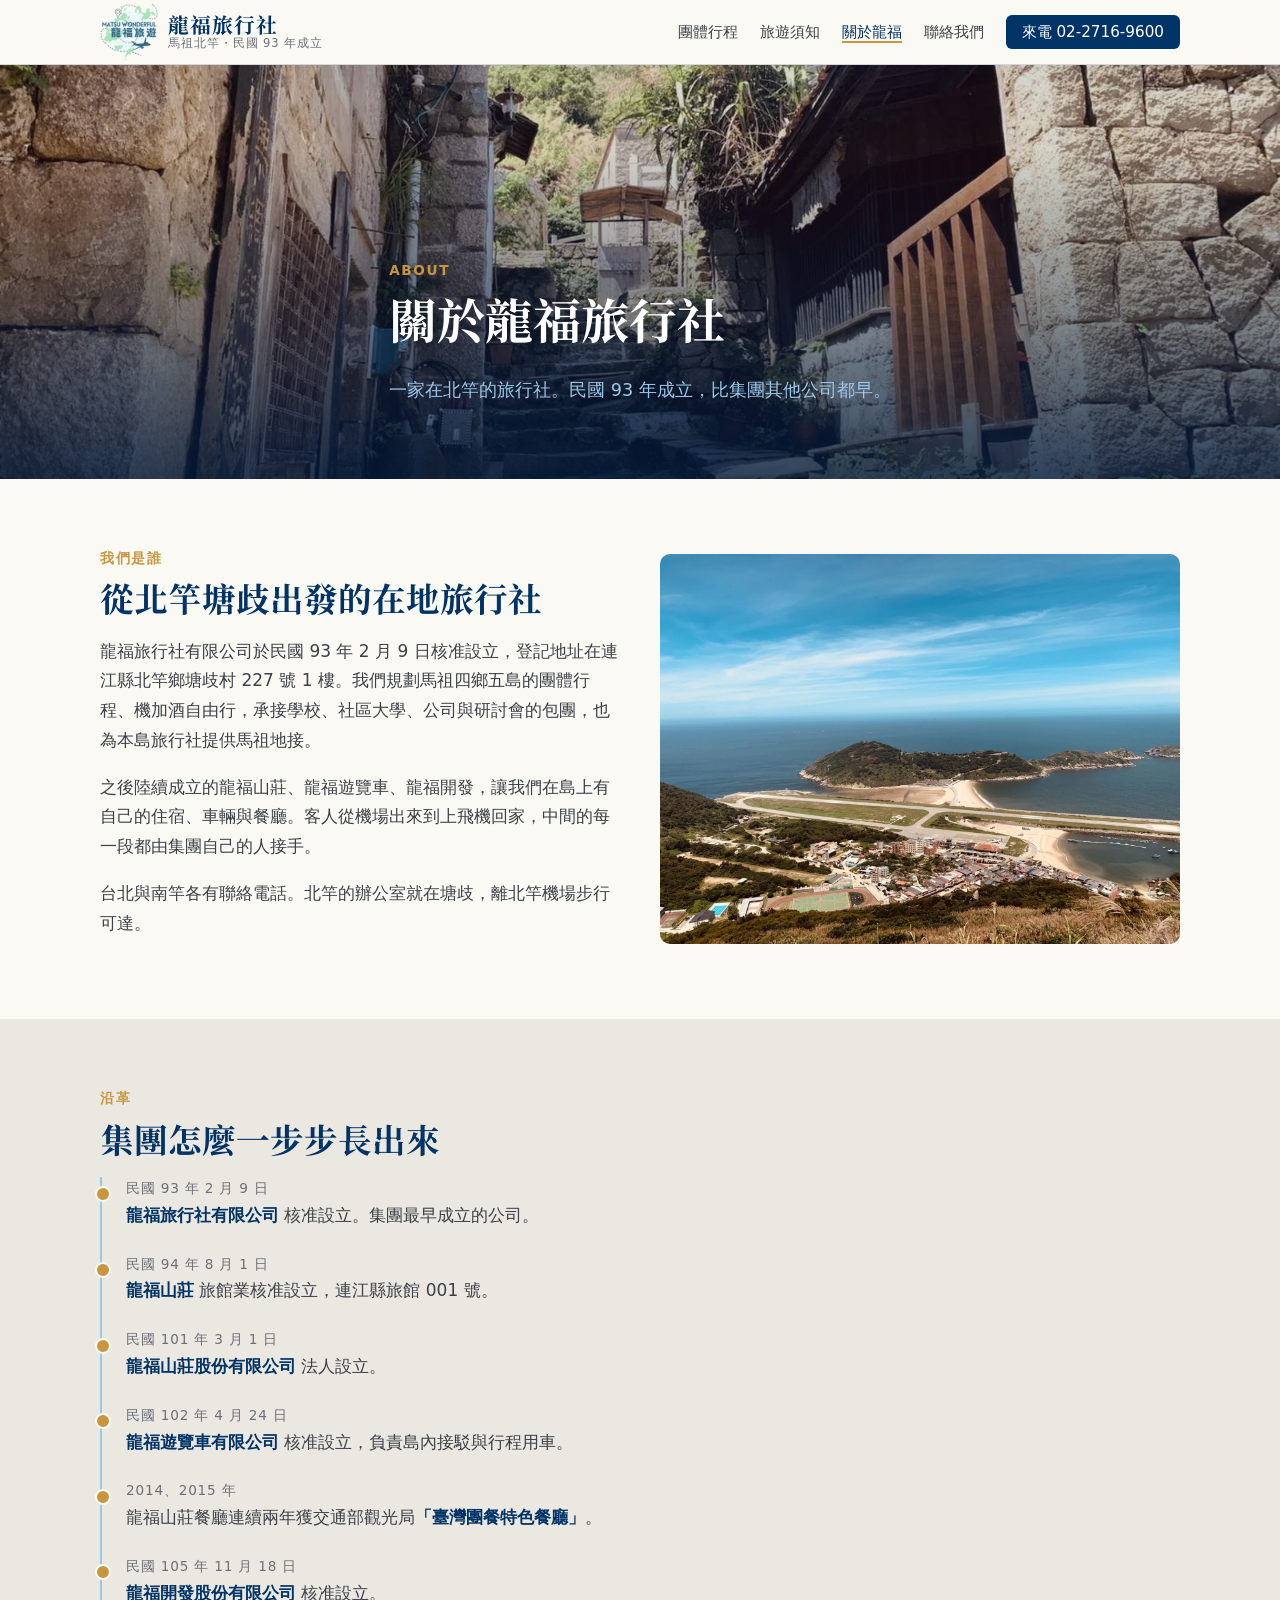
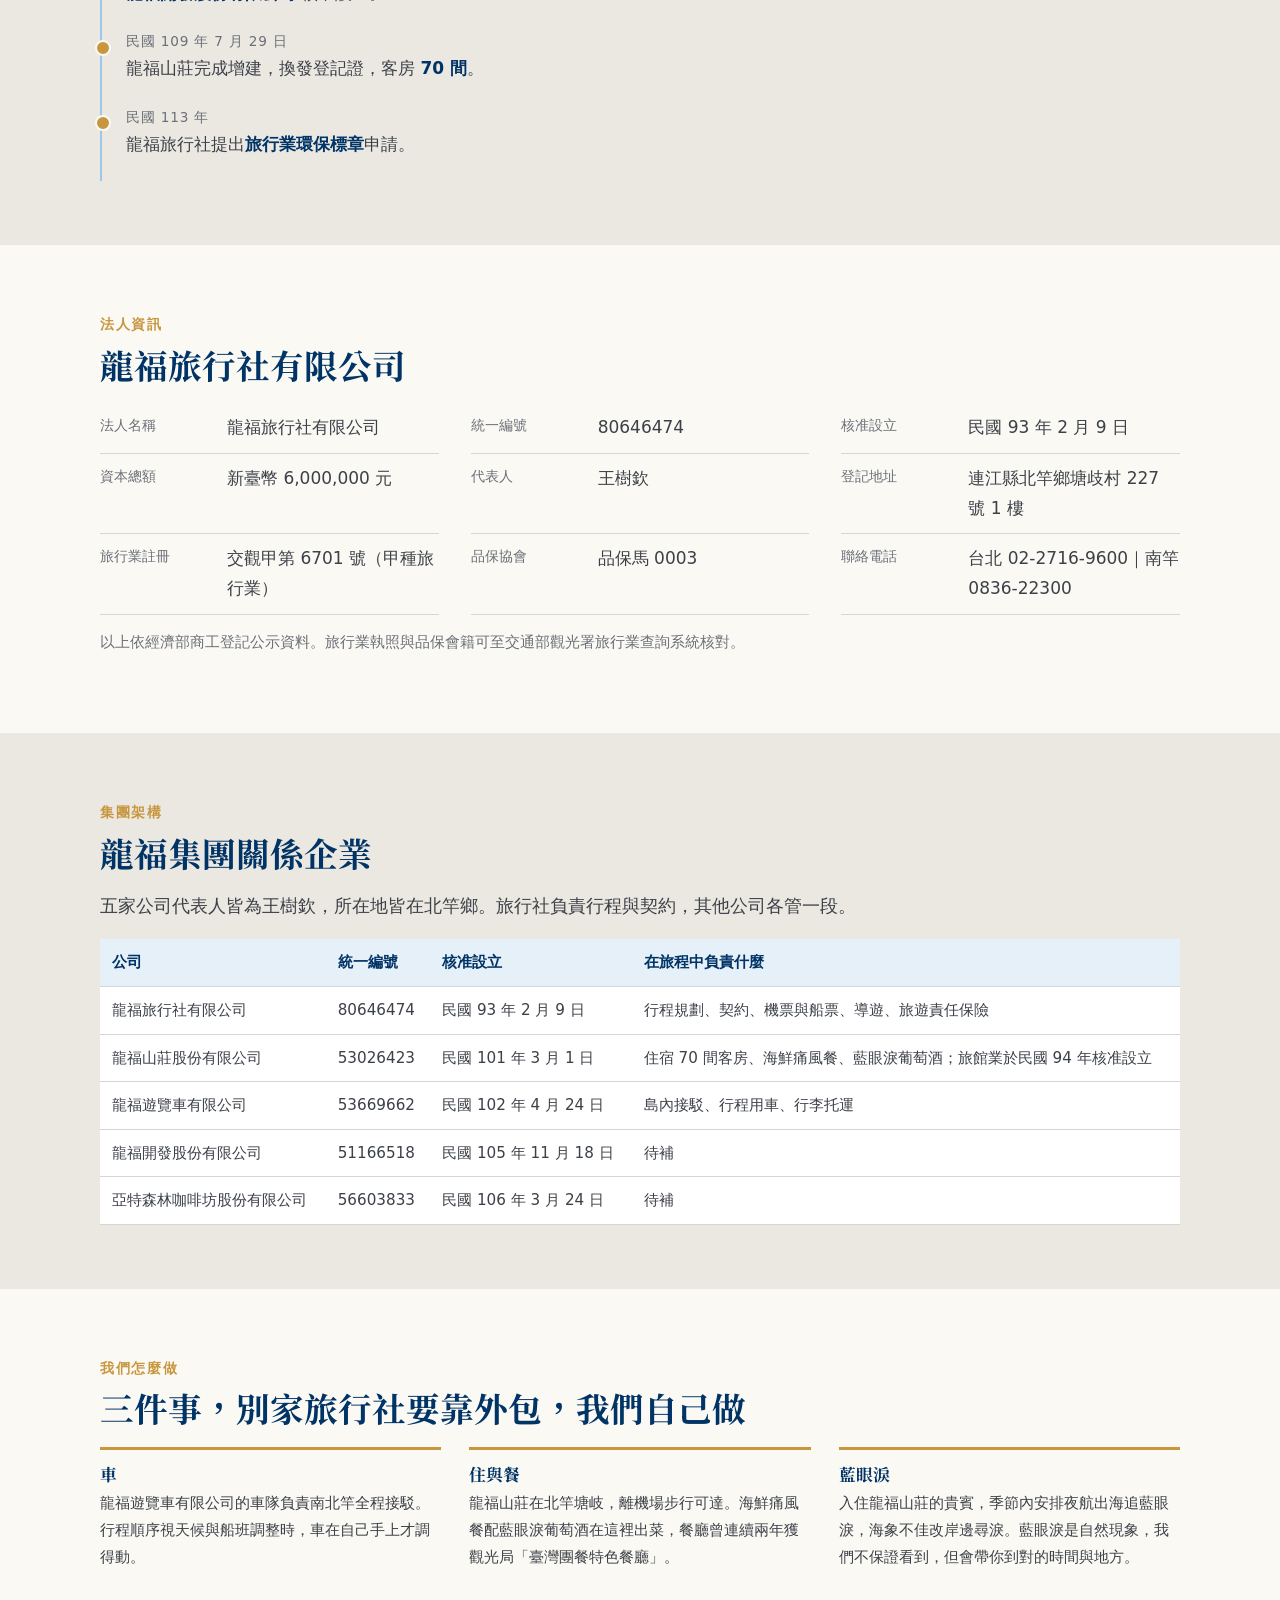
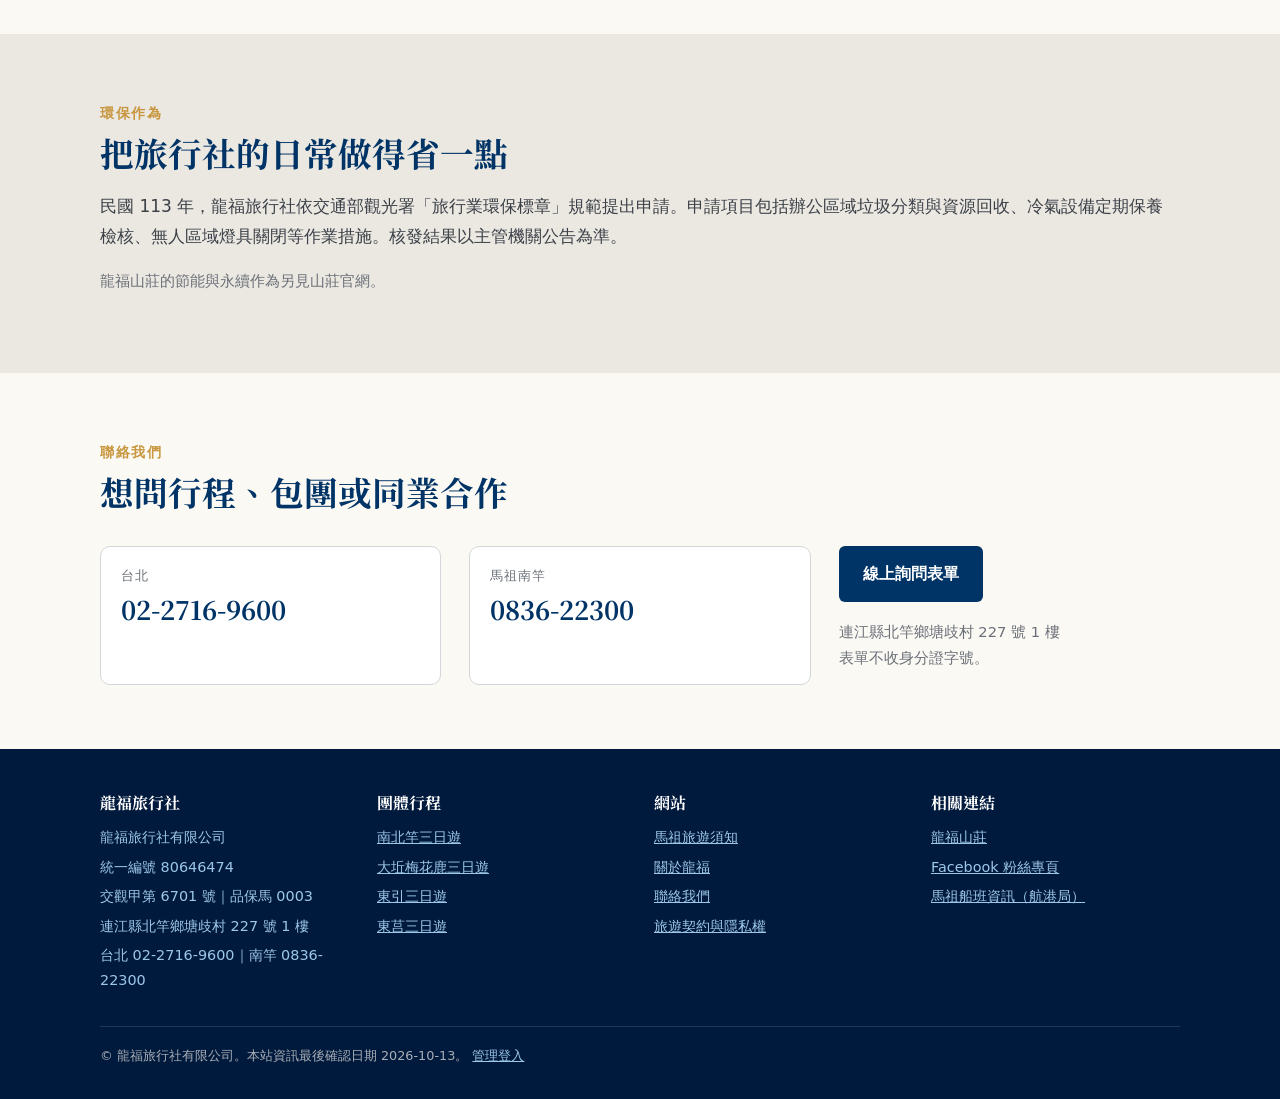
==== commit 09b94ee5: "新增線上文字編輯：管理員／編輯者帳號、GAS 後台、段落標記工具 - js/cms.js：載入時套用後台文字；?admin 登入後可直接在頁面上編輯、儲存、還原原文 - 管理員可管帳號（新增、移除、改" ====
--- a/about/index.html
+++ b/about/index.html
@@ -37,7 +37,7 @@
 }
 </script>
 </head>
-<body>
+<body data-page="about">
 
 <header class="site-header">
   <div class="wrap">
@@ -58,20 +58,20 @@
 <section class="hero hero-sub">
   <img src="../img/lane.webp" alt="芹壁聚落的石階巷弄" fetchpriority="high">
   <div class="wrap">
-    <span class="eyebrow">ABOUT</span>
-    <h1>關於龍福旅行社</h1>
-    <p>一家在北竿的旅行社。民國 93 年成立，比集團其他公司都早。</p>
+    <span class="eyebrow" data-edit="e1">ABOUT</span>
+    <h1 data-edit="e2">關於龍福旅行社</h1>
+    <p data-edit="e3">一家在北竿的旅行社。民國 93 年成立，比集團其他公司都早。</p>
   </div>
 </section>
 
 <section class="section">
   <div class="wrap two-col">
     <div>
-      <span class="eyebrow">我們是誰</span>
-      <h2>從北竿塘歧出發的在地旅行社</h2>
-      <p>龍福旅行社有限公司於民國 93 年 2 月 9 日核准設立，登記地址在連江縣北竿鄉塘歧村 227 號 1 樓。我們規劃馬祖四鄉五島的團體行程、機加酒自由行，承接學校、社區大學、公司與研討會的包團，也為本島旅行社提供馬祖地接。</p>
-      <p>之後陸續成立的龍福山莊、龍福遊覽車、龍福開發，讓我們在島上有自己的住宿、車輛與餐廳。客人從機場出來到上飛機回家，中間的每一段都由集團自己的人接手。</p>
-      <p>台北與南竿各有聯絡電話。北竿的辦公室就在塘歧，離北竿機場步行可達。</p>
+      <span class="eyebrow" data-edit="e4">我們是誰</span>
+      <h2 data-edit="e5">從北竿塘歧出發的在地旅行社</h2>
+      <p data-edit="e6">龍福旅行社有限公司於民國 93 年 2 月 9 日核准設立，登記地址在連江縣北竿鄉塘歧村 227 號 1 樓。我們規劃馬祖四鄉五島的團體行程、機加酒自由行，承接學校、社區大學、公司與研討會的包團，也為本島旅行社提供馬祖地接。</p>
+      <p data-edit="e7">之後陸續成立的龍福山莊、龍福遊覽車、龍福開發，讓我們在島上有自己的住宿、車輛與餐廳。客人從機場出來到上飛機回家，中間的每一段都由集團自己的人接手。</p>
+      <p data-edit="e8">台北與南竿各有聯絡電話。北竿的辦公室就在塘歧，離北竿機場步行可達。</p>
     </div>
     <img src="../img/aerial.webp" alt="從山上俯瞰北竿塘岐村與機場跑道" loading="lazy">
   </div>
@@ -79,54 +79,54 @@
 
 <section class="section section-alt">
   <div class="wrap">
-    <span class="eyebrow">沿革</span>
-    <h2>集團怎麼一步步長出來</h2>
+    <span class="eyebrow" data-edit="e9">沿革</span>
+    <h2 data-edit="e10">集團怎麼一步步長出來</h2>
     <ul class="timeline">
-      <li><time>民國 93 年 2 月 9 日</time><b>龍福旅行社有限公司</b> 核准設立。集團最早成立的公司。</li>
-      <li><time>民國 94 年 8 月 1 日</time><b>龍福山莊</b> 旅館業核准設立，連江縣旅館 001 號。</li>
-      <li><time>民國 101 年 3 月 1 日</time><b>龍福山莊股份有限公司</b> 法人設立。</li>
-      <li><time>民國 102 年 4 月 24 日</time><b>龍福遊覽車有限公司</b> 核准設立，負責島內接駁與行程用車。</li>
-      <li><time>2014、2015 年</time>龍福山莊餐廳連續兩年獲交通部觀光局<b>「臺灣團餐特色餐廳」</b>。</li>
-      <li><time>民國 105 年 11 月 18 日</time><b>龍福開發股份有限公司</b> 核准設立。</li>
-      <li><time>民國 109 年 7 月 29 日</time>龍福山莊完成增建，換發登記證，客房 <b>70 間</b>。</li>
-      <li><time>民國 113 年</time>龍福旅行社提出<b>旅行業環保標章</b>申請。</li>
+      <li data-edit="e11"><time>民國 93 年 2 月 9 日</time><b>龍福旅行社有限公司</b> 核准設立。集團最早成立的公司。</li>
+      <li data-edit="e12"><time>民國 94 年 8 月 1 日</time><b>龍福山莊</b> 旅館業核准設立，連江縣旅館 001 號。</li>
+      <li data-edit="e13"><time>民國 101 年 3 月 1 日</time><b>龍福山莊股份有限公司</b> 法人設立。</li>
+      <li data-edit="e14"><time>民國 102 年 4 月 24 日</time><b>龍福遊覽車有限公司</b> 核准設立，負責島內接駁與行程用車。</li>
+      <li data-edit="e15"><time>2014、2015 年</time>龍福山莊餐廳連續兩年獲交通部觀光局<b>「臺灣團餐特色餐廳」</b>。</li>
+      <li data-edit="e16"><time>民國 105 年 11 月 18 日</time><b>龍福開發股份有限公司</b> 核准設立。</li>
+      <li data-edit="e17"><time>民國 109 年 7 月 29 日</time>龍福山莊完成增建，換發登記證，客房 <b>70 間</b>。</li>
+      <li data-edit="e18"><time>民國 113 年</time>龍福旅行社提出<b>旅行業環保標章</b>申請。</li>
     </ul>
   </div>
 </section>
 
 <section class="section">
   <div class="wrap">
-    <span class="eyebrow">法人資訊</span>
-    <h2>龍福旅行社有限公司</h2>
+    <span class="eyebrow" data-edit="e19">法人資訊</span>
+    <h2 data-edit="e20">龍福旅行社有限公司</h2>
     <dl class="facts">
-      <div><dt>法人名稱</dt><dd>龍福旅行社有限公司</dd></div>
-      <div><dt>統一編號</dt><dd>80646474</dd></div>
-      <div><dt>核准設立</dt><dd>民國 93 年 2 月 9 日</dd></div>
-      <div><dt>資本總額</dt><dd>新臺幣 6,000,000 元</dd></div>
-      <div><dt>代表人</dt><dd>王樹欽</dd></div>
-      <div><dt>登記地址</dt><dd>連江縣北竿鄉塘歧村 227 號 1 樓</dd></div>
-      <div><dt>旅行業註冊</dt><dd>交觀甲第 6701 號（甲種旅行業）</dd></div>
-      <div><dt>品保協會</dt><dd>品保馬 0003</dd></div>
-      <div><dt>聯絡電話</dt><dd>台北 02-2716-9600｜南竿 0836-22300</dd></div>
+      <div><dt data-edit="e21">法人名稱</dt><dd data-edit="e22">龍福旅行社有限公司</dd></div>
+      <div><dt data-edit="e23">統一編號</dt><dd data-edit="e24">80646474</dd></div>
+      <div><dt data-edit="e25">核准設立</dt><dd data-edit="e26">民國 93 年 2 月 9 日</dd></div>
+      <div><dt data-edit="e27">資本總額</dt><dd data-edit="e28">新臺幣 6,000,000 元</dd></div>
+      <div><dt data-edit="e29">代表人</dt><dd data-edit="e30">王樹欽</dd></div>
+      <div><dt data-edit="e31">登記地址</dt><dd data-edit="e32">連江縣北竿鄉塘歧村 227 號 1 樓</dd></div>
+      <div><dt data-edit="e33">旅行業註冊</dt><dd data-edit="e34">交觀甲第 6701 號（甲種旅行業）</dd></div>
+      <div><dt data-edit="e35">品保協會</dt><dd data-edit="e36">品保馬 0003</dd></div>
+      <div><dt data-edit="e37">聯絡電話</dt><dd data-edit="e38">台北 02-2716-9600｜南竿 0836-22300</dd></div>
     </dl>
-    <p class="muted" style="margin-top:14px">以上依經濟部商工登記公示資料。旅行業執照與品保會籍可至交通部觀光署旅行業查詢系統核對。</p>
+    <p class="muted" style="margin-top:14px" data-edit="e39">以上依經濟部商工登記公示資料。旅行業執照與品保會籍可至交通部觀光署旅行業查詢系統核對。</p>
   </div>
 </section>
 
 <section class="section section-alt">
   <div class="wrap">
-    <span class="eyebrow">集團架構</span>
-    <h2>龍福集團關係企業</h2>
-    <p class="lead">五家公司代表人皆為王樹欽，所在地皆在北竿鄉。旅行社負責行程與契約，其他公司各管一段。</p>
+    <span class="eyebrow" data-edit="e40">集團架構</span>
+    <h2 data-edit="e41">龍福集團關係企業</h2>
+    <p class="lead" data-edit="e42">五家公司代表人皆為王樹欽，所在地皆在北竿鄉。旅行社負責行程與契約，其他公司各管一段。</p>
     <div class="table-wrap">
       <table>
-        <thead><tr><th>公司</th><th>統一編號</th><th>核准設立</th><th>在旅程中負責什麼</th></tr></thead>
+        <thead><tr><th data-edit="e43">公司</th><th data-edit="e44">統一編號</th><th data-edit="e45">核准設立</th><th data-edit="e46">在旅程中負責什麼</th></tr></thead>
         <tbody>
-          <tr><td>龍福旅行社有限公司</td><td>80646474</td><td>民國 93 年 2 月 9 日</td><td class="wrap-ok">行程規劃、契約、機票與船票、導遊、旅遊責任保險</td></tr>
-          <tr><td>龍福山莊股份有限公司</td><td>53026423</td><td>民國 101 年 3 月 1 日</td><td class="wrap-ok">住宿 70 間客房、海鮮痛風餐、藍眼淚葡萄酒；旅館業於民國 94 年核准設立</td></tr>
-          <tr><td>龍福遊覽車有限公司</td><td>53669662</td><td>民國 102 年 4 月 24 日</td><td class="wrap-ok">島內接駁、行程用車、行李托運</td></tr>
-          <tr><td>龍福開發股份有限公司</td><td>51166518</td><td>民國 105 年 11 月 18 日</td><td class="wrap-ok">待補</td></tr>
-          <tr><td>亞特森林咖啡坊股份有限公司</td><td>56603833</td><td>民國 106 年 3 月 24 日</td><td class="wrap-ok">待補</td></tr>
+          <tr><td data-edit="e47">龍福旅行社有限公司</td><td data-edit="e48">80646474</td><td data-edit="e49">民國 93 年 2 月 9 日</td><td class="wrap-ok" data-edit="e50">行程規劃、契約、機票與船票、導遊、旅遊責任保險</td></tr>
+          <tr><td data-edit="e51">龍福山莊股份有限公司</td><td data-edit="e52">53026423</td><td data-edit="e53">民國 101 年 3 月 1 日</td><td class="wrap-ok" data-edit="e54">住宿 70 間客房、海鮮痛風餐、藍眼淚葡萄酒；旅館業於民國 94 年核准設立</td></tr>
+          <tr><td data-edit="e55">龍福遊覽車有限公司</td><td data-edit="e56">53669662</td><td data-edit="e57">民國 102 年 4 月 24 日</td><td class="wrap-ok" data-edit="e58">島內接駁、行程用車、行李托運</td></tr>
+          <tr><td data-edit="e59">龍福開發股份有限公司</td><td data-edit="e60">51166518</td><td data-edit="e61">民國 105 年 11 月 18 日</td><td class="wrap-ok" data-edit="e62">待補</td></tr>
+          <tr><td data-edit="e63">亞特森林咖啡坊股份有限公司</td><td data-edit="e64">56603833</td><td data-edit="e65">民國 106 年 3 月 24 日</td><td class="wrap-ok" data-edit="e66">待補</td></tr>
         </tbody>
       </table>
     </div>
@@ -135,37 +135,37 @@
 
 <section class="section">
   <div class="wrap">
-    <span class="eyebrow">我們怎麼做</span>
-    <h2>三件事，別家旅行社要靠外包，我們自己做</h2>
+    <span class="eyebrow" data-edit="e67">我們怎麼做</span>
+    <h2 data-edit="e68">三件事，別家旅行社要靠外包，我們自己做</h2>
     <div class="reasons">
-      <div class="reason"><h3>車</h3><p>龍福遊覽車有限公司的車隊負責南北竿全程接駁。行程順序視天候與船班調整時，車在自己手上才調得動。</p></div>
-      <div class="reason"><h3>住與餐</h3><p>龍福山莊在北竿塘岐，離機場步行可達。海鮮痛風餐配藍眼淚葡萄酒在這裡出菜，餐廳曾連續兩年獲觀光局「臺灣團餐特色餐廳」。</p></div>
-      <div class="reason"><h3>藍眼淚</h3><p>入住龍福山莊的貴賓，季節內安排夜航出海追藍眼淚，海象不佳改岸邊尋淚。藍眼淚是自然現象，我們不保證看到，但會帶你到對的時間與地方。</p></div>
+      <div class="reason"><h3 data-edit="e69">車</h3><p data-edit="e70">龍福遊覽車有限公司的車隊負責南北竿全程接駁。行程順序視天候與船班調整時，車在自己手上才調得動。</p></div>
+      <div class="reason"><h3 data-edit="e71">住與餐</h3><p data-edit="e72">龍福山莊在北竿塘岐，離機場步行可達。海鮮痛風餐配藍眼淚葡萄酒在這裡出菜，餐廳曾連續兩年獲觀光局「臺灣團餐特色餐廳」。</p></div>
+      <div class="reason"><h3 data-edit="e73">藍眼淚</h3><p data-edit="e74">入住龍福山莊的貴賓，季節內安排夜航出海追藍眼淚，海象不佳改岸邊尋淚。藍眼淚是自然現象，我們不保證看到，但會帶你到對的時間與地方。</p></div>
     </div>
   </div>
 </section>
 
 <section class="section section-alt">
   <div class="wrap">
-    <span class="eyebrow">環保作為</span>
-    <h2>把旅行社的日常做得省一點</h2>
-    <p>民國 113 年，龍福旅行社依交通部觀光署「旅行業環保標章」規範提出申請。申請項目包括辦公區域垃圾分類與資源回收、冷氣設備定期保養檢核、無人區域燈具關閉等作業措施。核發結果以主管機關公告為準。</p>
-    <p class="muted">龍福山莊的節能與永續作為另見山莊官網。</p>
+    <span class="eyebrow" data-edit="e75">環保作為</span>
+    <h2 data-edit="e76">把旅行社的日常做得省一點</h2>
+    <p data-edit="e77">民國 113 年，龍福旅行社依交通部觀光署「旅行業環保標章」規範提出申請。申請項目包括辦公區域垃圾分類與資源回收、冷氣設備定期保養檢核、無人區域燈具關閉等作業措施。核發結果以主管機關公告為準。</p>
+    <p class="muted" data-edit="e78">龍福山莊的節能與永續作為另見山莊官網。</p>
   </div>
 </section>
 
 <section class="section" id="contact">
   <div class="wrap">
     <div class="section-head">
-      <span class="eyebrow">聯絡我們</span>
-      <h2>想問行程、包團或同業合作</h2>
+      <span class="eyebrow" data-edit="e79">聯絡我們</span>
+      <h2 data-edit="e80">想問行程、包團或同業合作</h2>
     </div>
     <div class="contact">
       <a class="phone" href="tel:+886227169600"><small>台北</small><b>02-2716-9600</b></a>
       <a class="phone" href="tel:+88683622300"><small>馬祖南竿</small><b>0836-22300</b></a>
       <div>
         <p><a class="btn btn-deep" href="../inquiry/">線上詢問表單</a></p>
-        <p class="muted">連江縣北竿鄉塘歧村 227 號 1 樓<br>表單不收身分證字號。</p>
+        <p class="muted" data-edit="e81">連江縣北竿鄉塘歧村 227 號 1 樓<br>表單不收身分證字號。</p>
       </div>
     </div>
   </div>
@@ -217,5 +217,6 @@
   </div>
 </footer>
 
+<script src="../js/cms.js?v=1" defer></script>
 </body>
 </html>
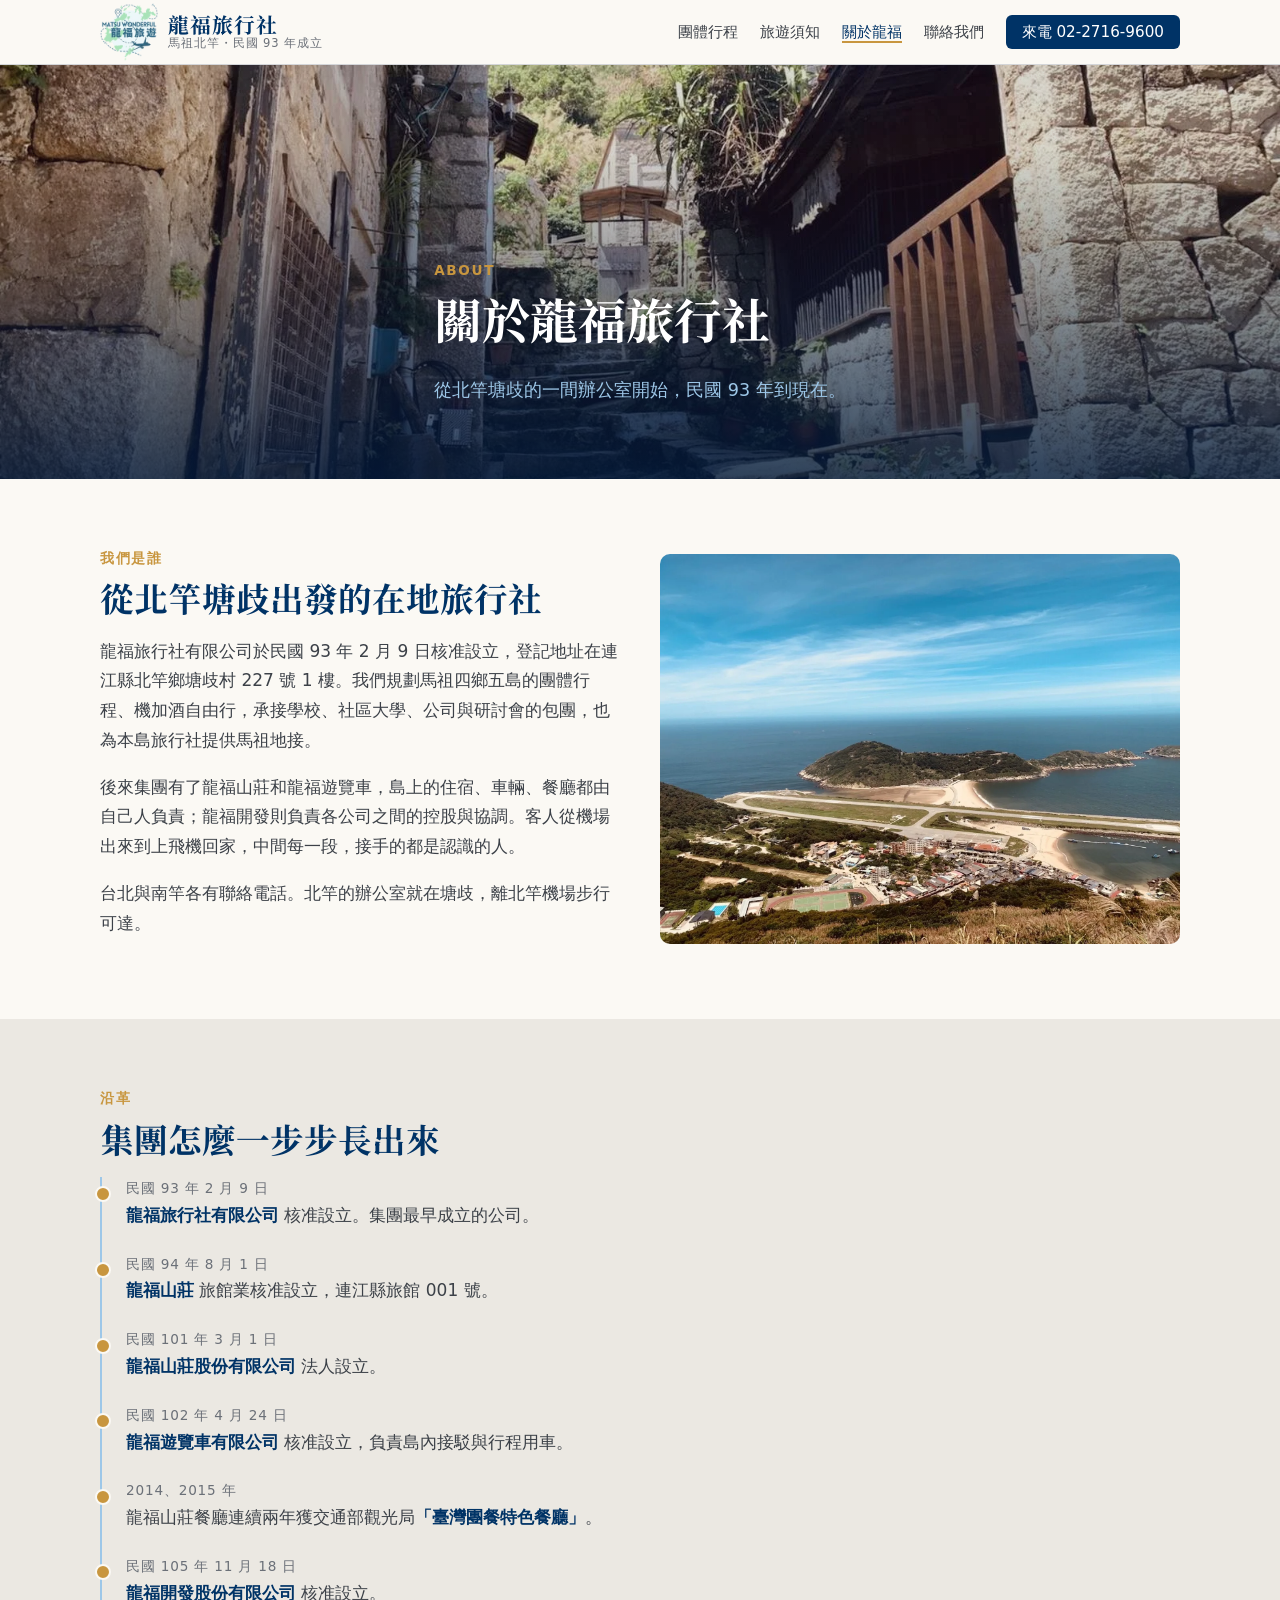
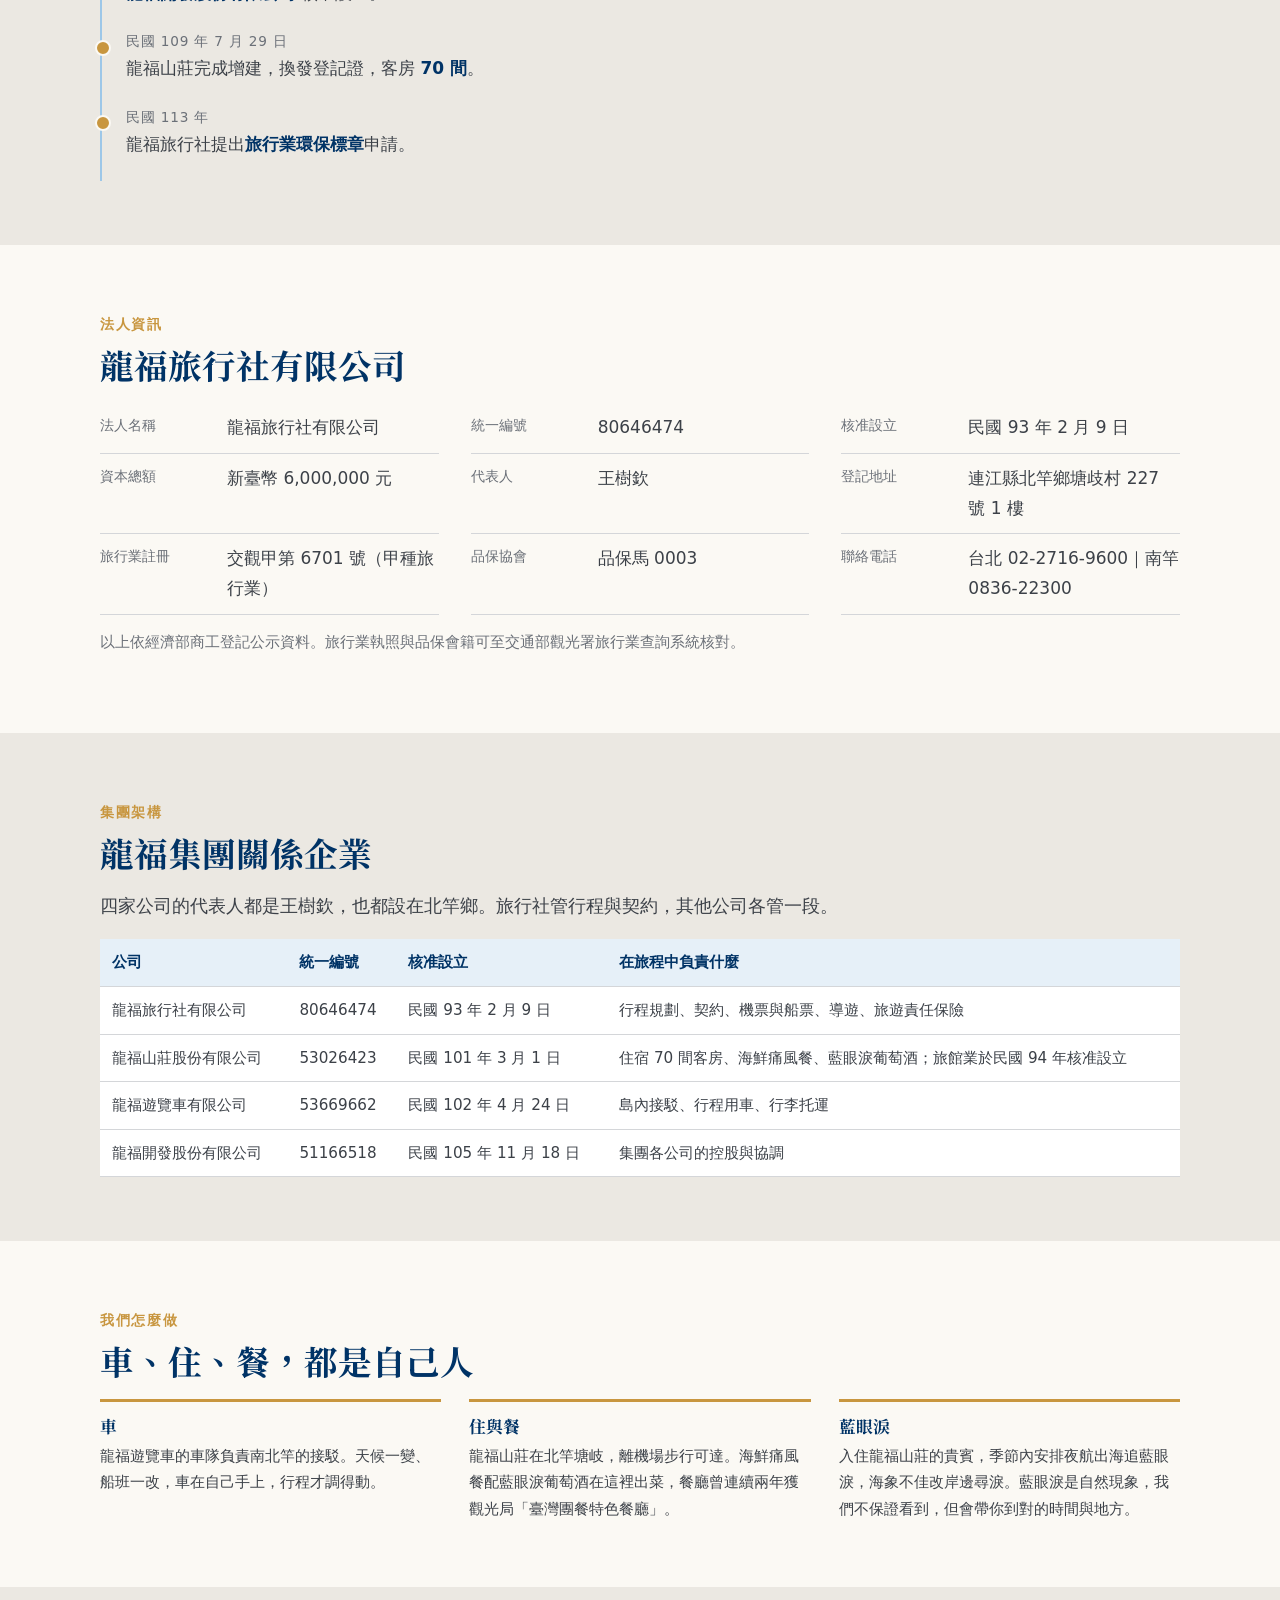
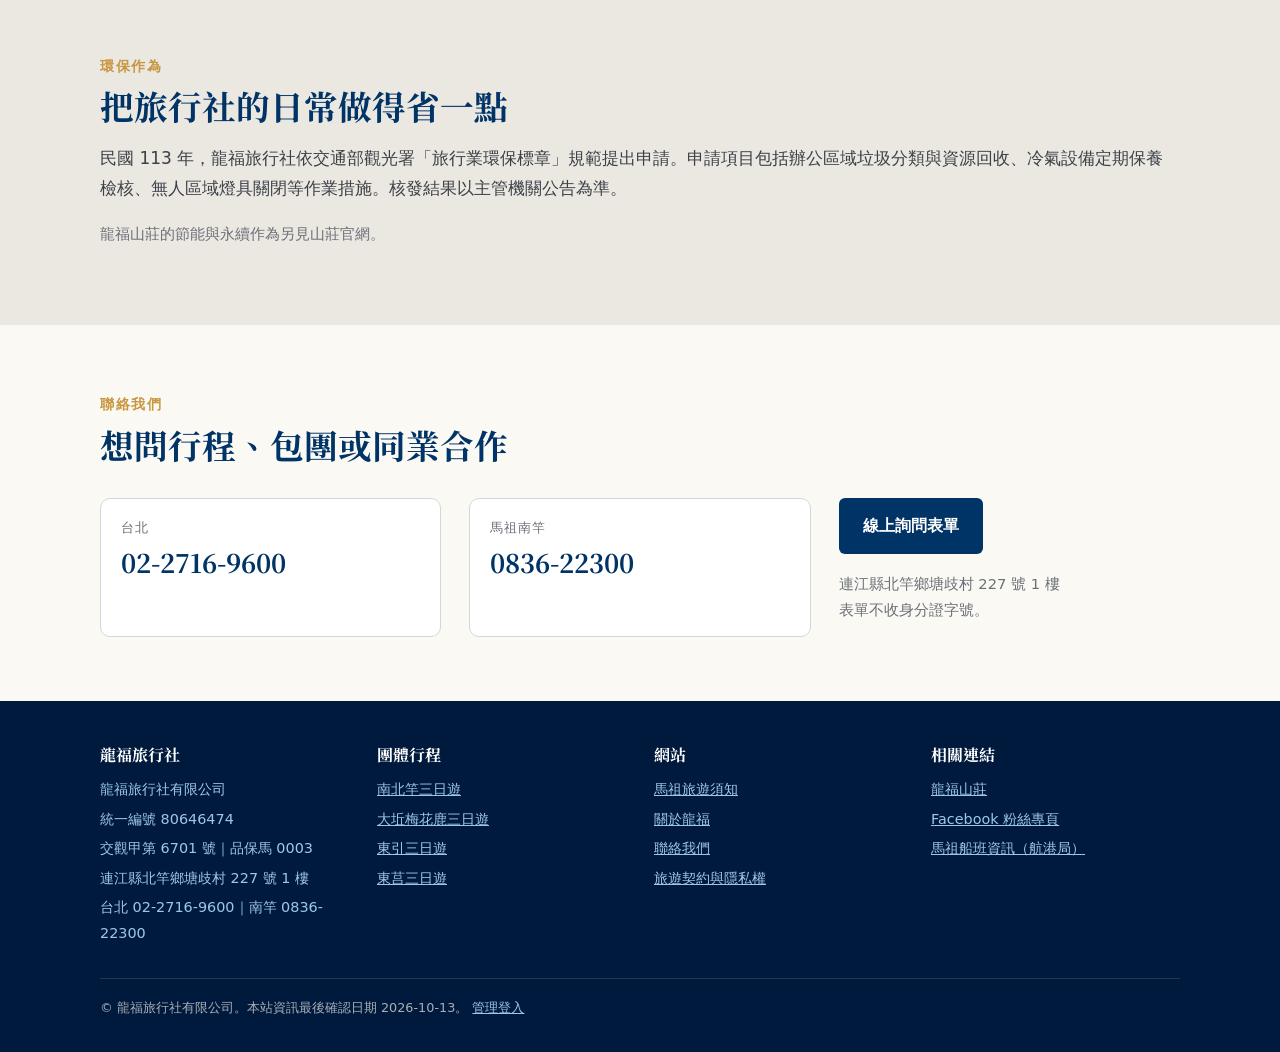
==== commit 4cfe75ae: "依官網文案風格 v1 改寫全站文案；關係企業表移除亞特森林、補龍福開發職責 - 首頁、行程總覽、四條行程頁、關於、聯絡：先畫面後事實，景點短介改寫 - 關於頁：四家公司；龍福開發＝集團各公司的控股與協" ====
--- a/about/index.html
+++ b/about/index.html
@@ -14,7 +14,7 @@
 <link href="https://fonts.googleapis.com/css2?family=Noto+Serif+TC:wght@700&display=swap" rel="stylesheet">
 <link rel="icon" href="../img/favicon.png" type="image/png">
 <link rel="apple-touch-icon" href="../img/apple-touch-icon.png">
-<link rel="stylesheet" href="../css/style.css?v=1151013b">
+<link rel="stylesheet" href="../css/style.css?v=1151013c">
 <script type="application/ld+json">
 {
   "@context": "https://schema.org",
@@ -60,7 +60,7 @@
   <div class="wrap">
     <span class="eyebrow" data-edit="e1">ABOUT</span>
     <h1 data-edit="e2">關於龍福旅行社</h1>
-    <p data-edit="e3">一家在北竿的旅行社。民國 93 年成立，比集團其他公司都早。</p>
+    <p data-edit="e3">從北竿塘歧的一間辦公室開始，民國 93 年到現在。</p>
   </div>
 </section>
 
@@ -70,7 +70,7 @@
       <span class="eyebrow" data-edit="e4">我們是誰</span>
       <h2 data-edit="e5">從北竿塘歧出發的在地旅行社</h2>
       <p data-edit="e6">龍福旅行社有限公司於民國 93 年 2 月 9 日核准設立，登記地址在連江縣北竿鄉塘歧村 227 號 1 樓。我們規劃馬祖四鄉五島的團體行程、機加酒自由行，承接學校、社區大學、公司與研討會的包團，也為本島旅行社提供馬祖地接。</p>
-      <p data-edit="e7">之後陸續成立的龍福山莊、龍福遊覽車、龍福開發，讓我們在島上有自己的住宿、車輛與餐廳。客人從機場出來到上飛機回家，中間的每一段都由集團自己的人接手。</p>
+      <p data-edit="e7">後來集團有了龍福山莊和龍福遊覽車，島上的住宿、車輛、餐廳都由自己人負責；龍福開發則負責各公司之間的控股與協調。客人從機場出來到上飛機回家，中間每一段，接手的都是認識的人。</p>
       <p data-edit="e8">台北與南竿各有聯絡電話。北竿的辦公室就在塘歧，離北竿機場步行可達。</p>
     </div>
     <img src="../img/aerial.webp" alt="從山上俯瞰北竿塘岐村與機場跑道" loading="lazy">
@@ -117,7 +117,7 @@
   <div class="wrap">
     <span class="eyebrow" data-edit="e40">集團架構</span>
     <h2 data-edit="e41">龍福集團關係企業</h2>
-    <p class="lead" data-edit="e42">五家公司代表人皆為王樹欽，所在地皆在北竿鄉。旅行社負責行程與契約，其他公司各管一段。</p>
+    <p class="lead" data-edit="e42">四家公司的代表人都是王樹欽，也都設在北竿鄉。旅行社管行程與契約，其他公司各管一段。</p>
     <div class="table-wrap">
       <table>
         <thead><tr><th data-edit="e43">公司</th><th data-edit="e44">統一編號</th><th data-edit="e45">核准設立</th><th data-edit="e46">在旅程中負責什麼</th></tr></thead>
@@ -125,8 +125,7 @@
           <tr><td data-edit="e47">龍福旅行社有限公司</td><td data-edit="e48">80646474</td><td data-edit="e49">民國 93 年 2 月 9 日</td><td class="wrap-ok" data-edit="e50">行程規劃、契約、機票與船票、導遊、旅遊責任保險</td></tr>
           <tr><td data-edit="e51">龍福山莊股份有限公司</td><td data-edit="e52">53026423</td><td data-edit="e53">民國 101 年 3 月 1 日</td><td class="wrap-ok" data-edit="e54">住宿 70 間客房、海鮮痛風餐、藍眼淚葡萄酒；旅館業於民國 94 年核准設立</td></tr>
           <tr><td data-edit="e55">龍福遊覽車有限公司</td><td data-edit="e56">53669662</td><td data-edit="e57">民國 102 年 4 月 24 日</td><td class="wrap-ok" data-edit="e58">島內接駁、行程用車、行李托運</td></tr>
-          <tr><td data-edit="e59">龍福開發股份有限公司</td><td data-edit="e60">51166518</td><td data-edit="e61">民國 105 年 11 月 18 日</td><td class="wrap-ok" data-edit="e62">待補</td></tr>
-          <tr><td data-edit="e63">亞特森林咖啡坊股份有限公司</td><td data-edit="e64">56603833</td><td data-edit="e65">民國 106 年 3 月 24 日</td><td class="wrap-ok" data-edit="e66">待補</td></tr>
+          <tr><td data-edit="e59">龍福開發股份有限公司</td><td data-edit="e60">51166518</td><td data-edit="e61">民國 105 年 11 月 18 日</td><td class="wrap-ok" data-edit="e62">集團各公司的控股與協調</td></tr>
         </tbody>
       </table>
     </div>
@@ -136,9 +135,9 @@
 <section class="section">
   <div class="wrap">
     <span class="eyebrow" data-edit="e67">我們怎麼做</span>
-    <h2 data-edit="e68">三件事，別家旅行社要靠外包，我們自己做</h2>
+    <h2 data-edit="e68">車、住、餐，都是自己人</h2>
     <div class="reasons">
-      <div class="reason"><h3 data-edit="e69">車</h3><p data-edit="e70">龍福遊覽車有限公司的車隊負責南北竿全程接駁。行程順序視天候與船班調整時，車在自己手上才調得動。</p></div>
+      <div class="reason"><h3 data-edit="e69">車</h3><p data-edit="e70">龍福遊覽車的車隊負責南北竿的接駁。天候一變、船班一改，車在自己手上，行程才調得動。</p></div>
       <div class="reason"><h3 data-edit="e71">住與餐</h3><p data-edit="e72">龍福山莊在北竿塘岐，離機場步行可達。海鮮痛風餐配藍眼淚葡萄酒在這裡出菜，餐廳曾連續兩年獲觀光局「臺灣團餐特色餐廳」。</p></div>
       <div class="reason"><h3 data-edit="e73">藍眼淚</h3><p data-edit="e74">入住龍福山莊的貴賓，季節內安排夜航出海追藍眼淚，海象不佳改岸邊尋淚。藍眼淚是自然現象，我們不保證看到，但會帶你到對的時間與地方。</p></div>
     </div>
@@ -217,6 +216,6 @@
   </div>
 </footer>
 
-<script src="../js/cms.js?v=1" defer></script>
+<script src="../js/cms.js?v=2" defer></script>
 </body>
 </html>
--- a/css/style.css
+++ b/css/style.css
@@ -181,3 +181,13 @@
 .check li{padding-left:1.6em;position:relative;margin-bottom:.4em}
 .check li::before{content:"";position:absolute;left:.2em;top:.55em;width:.7em;height:.4em;border-left:2px solid var(--tear-glow);border-bottom:2px solid var(--tear-glow);transform:rotate(-45deg)}
 @media(max-width:560px){.day{padding:18px 16px}}
+
+/* 行程頁照片 */
+.day-photos{display:grid;gap:10px;grid-template-columns:repeat(auto-fill,minmax(210px,1fr));margin:0 0 16px}
+.day-photos figure{margin:0;position:relative;border-radius:8px;overflow:hidden;background:var(--tear-deep);aspect-ratio:4/3}
+.day-photos img{width:100%;height:100%;object-fit:cover;transition:transform .4s}
+.day-photos figure:hover img{transform:scale(1.04)}
+.day-photos figcaption{position:absolute;left:0;right:0;bottom:0;padding:16px 10px 6px;font-size:.8rem;color:#fff;background:linear-gradient(transparent,rgba(0,26,61,.8))}
+.feature-photos{display:grid;gap:16px;grid-template-columns:1fr 1fr;margin-bottom:32px}
+.feature-photos img{width:100%;aspect-ratio:4/3;object-fit:cover;border-radius:10px}
+@media(max-width:560px){.day-photos{grid-template-columns:1fr 1fr}.feature-photos{gap:8px}}
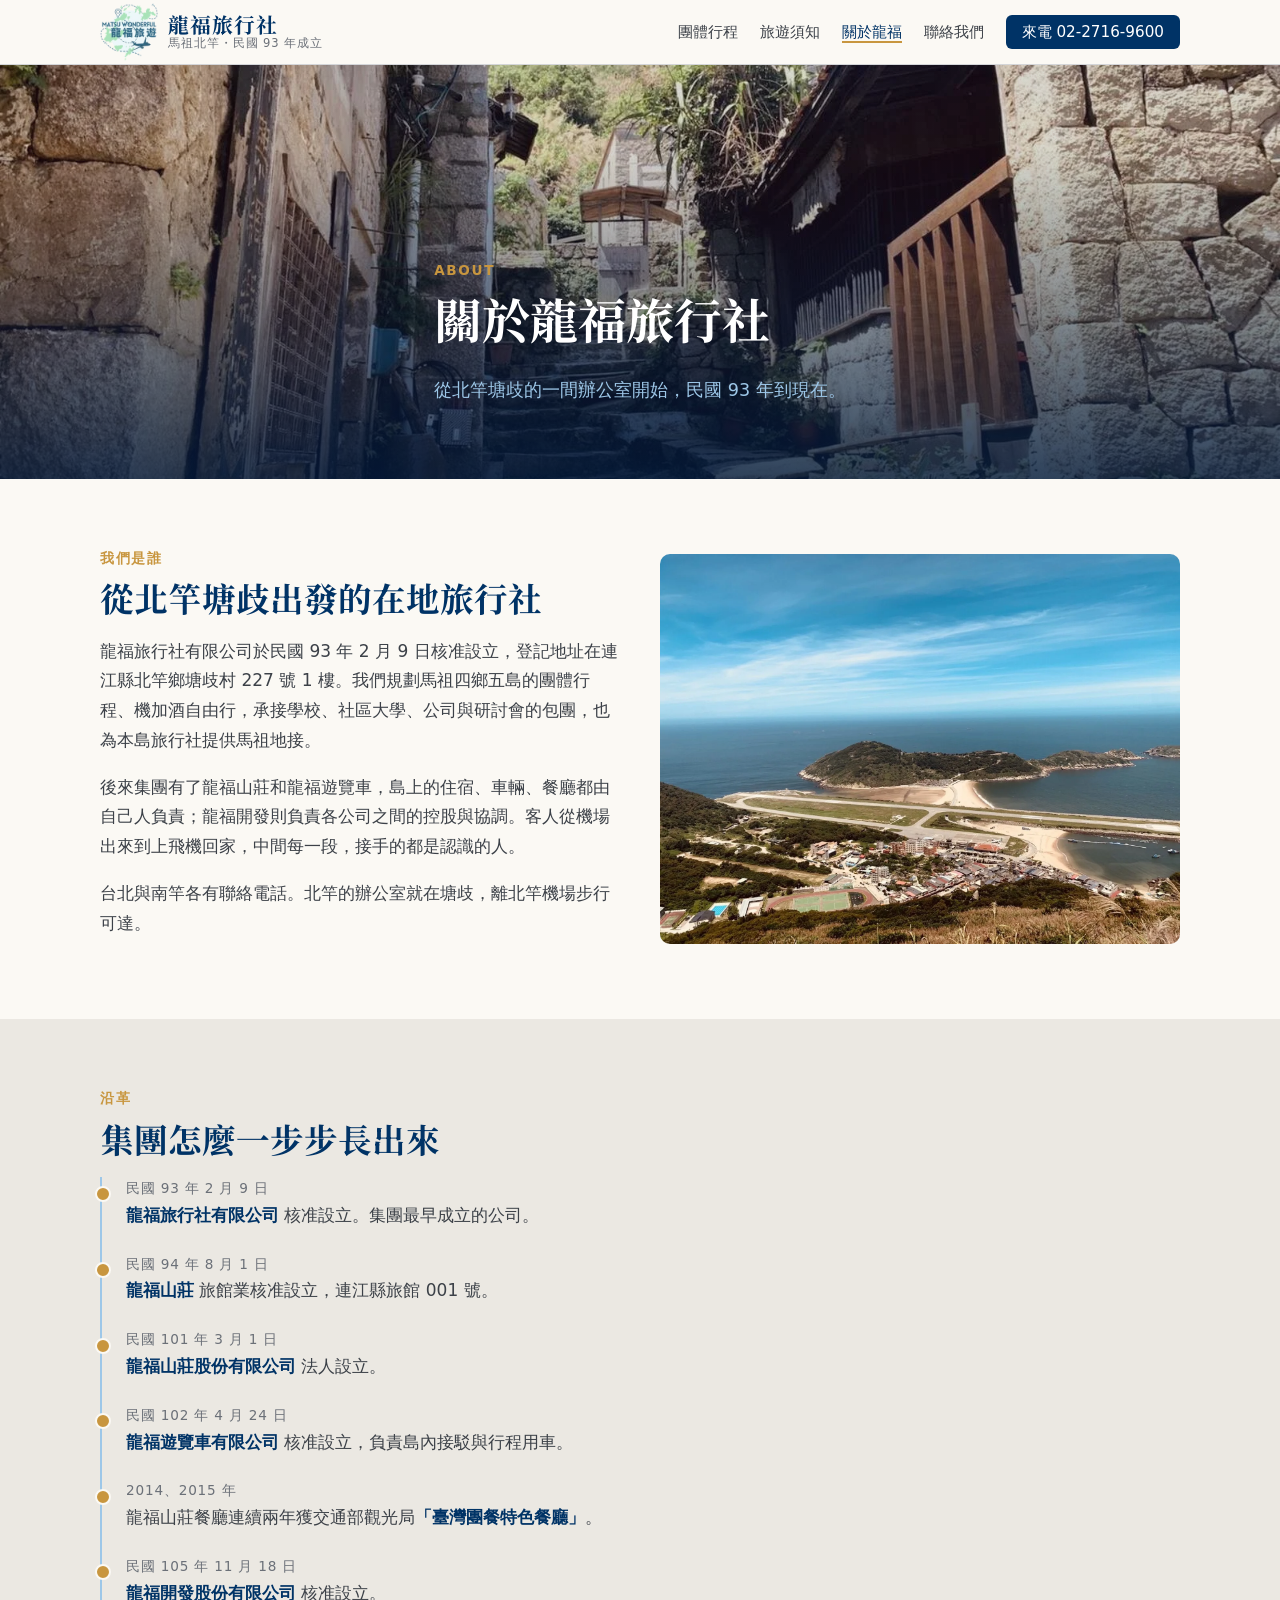
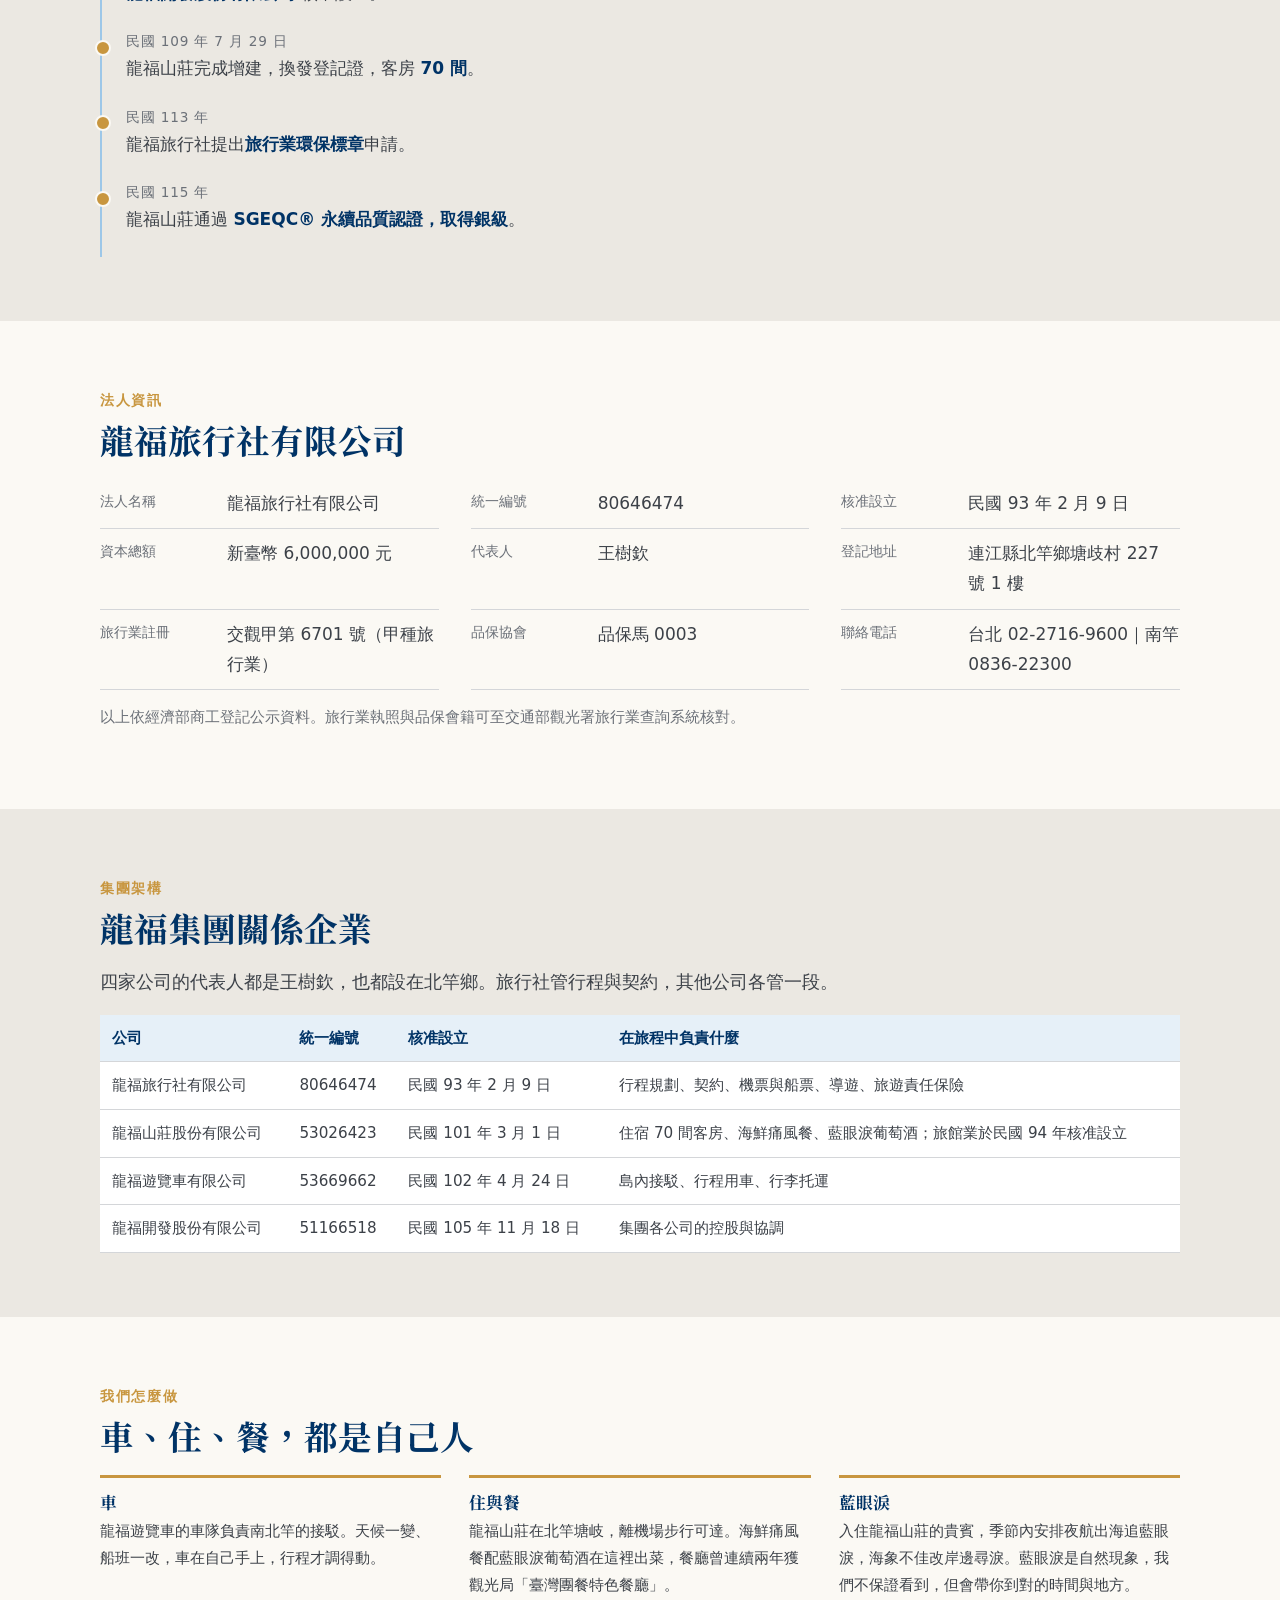
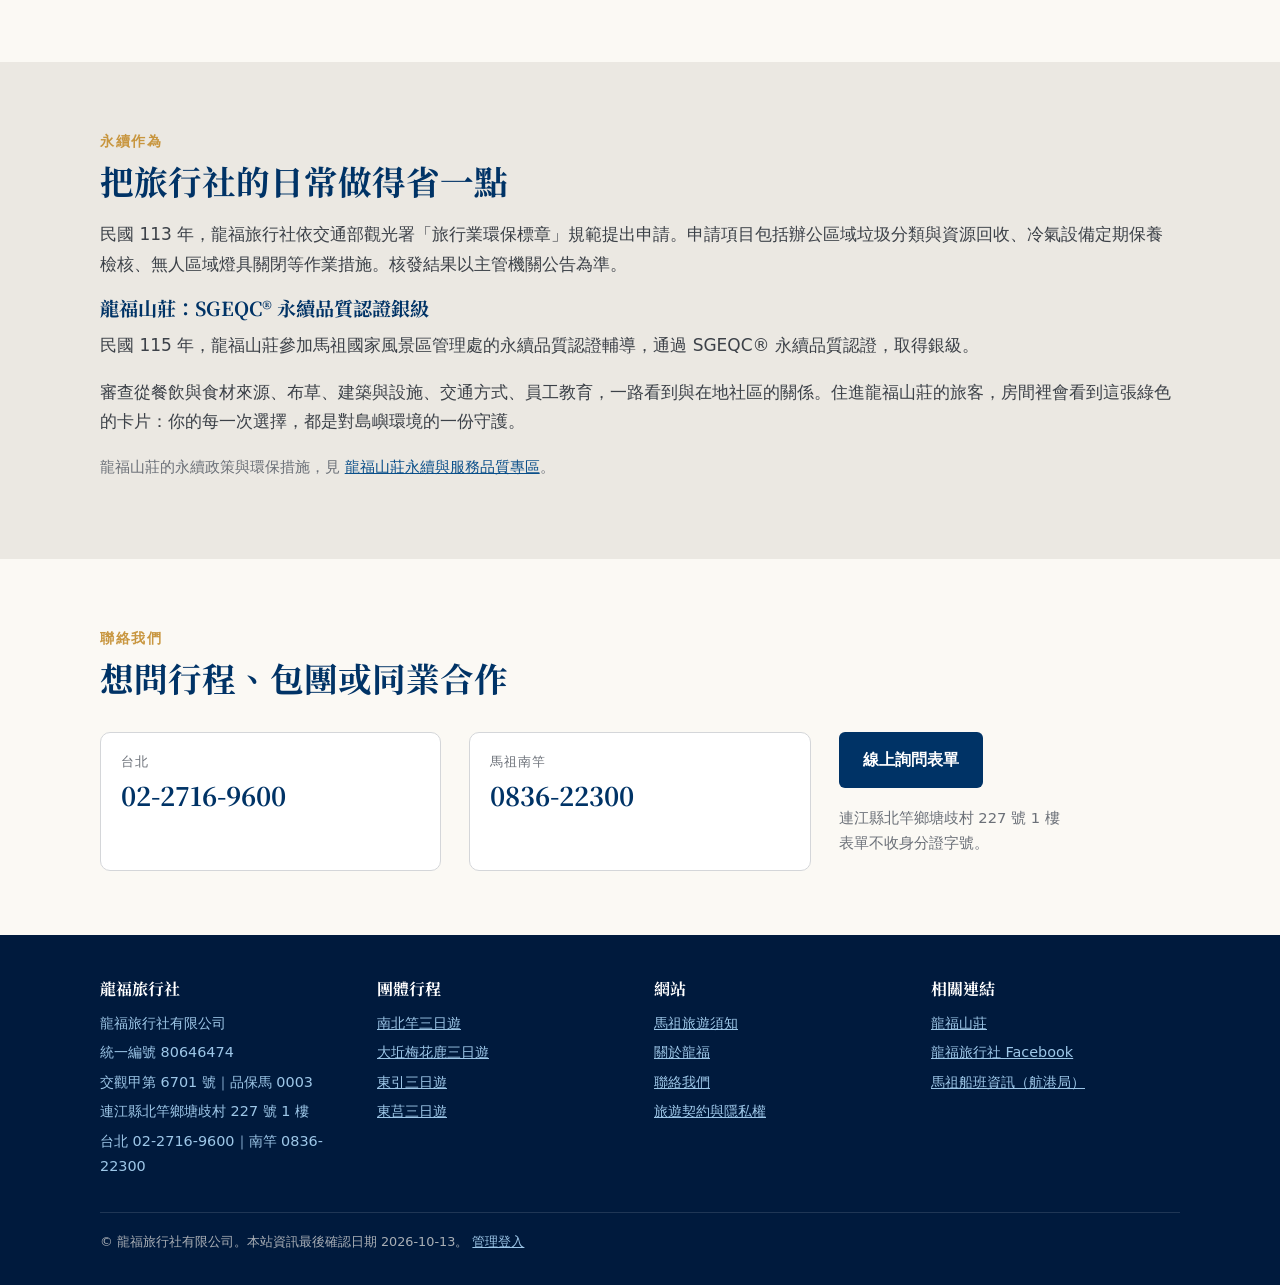
==== commit 84aa933e: "粉絲專頁連結改為龍福旅行社 FB；關於頁新增龍福山莊 SGEQC® 永續品質認證銀級 Co-Authored-By: Claude Opus 5.5 <noreply@anthropic.com>" ====
--- a/about/index.html
+++ b/about/index.html
@@ -4,7 +4,7 @@
 <meta charset="utf-8">
 <meta name="viewport" content="width=device-width, initial-scale=1">
 <title>關於龍福旅行社｜民國 93 年成立的馬祖北竿旅行社</title>
-<meta name="description" content="龍福旅行社有限公司於民國 93 年 2 月核准設立，總部在馬祖北竿塘歧，統一編號 80646474。集團關係企業有龍福山莊、龍福遊覽車、龍福開發。沿革、法人資訊、集團架構與環保作為。">
+<meta name="description" content="龍福旅行社有限公司於民國 93 年 2 月核准設立，總部在馬祖北竿塘歧，統一編號 80646474。集團關係企業有龍福山莊、龍福遊覽車、龍福開發；龍福山莊取得 SGEQC® 永續品質認證銀級。沿革、法人資訊、集團架構與永續作為。">
 <link rel="canonical" href="https://www.matsu-tour.com.tw/about/">
 <meta property="og:title" content="關於龍福旅行社">
 <meta property="og:description" content="民國 93 年成立的馬祖北竿在地旅行社。沿革、法人資訊、集團架構。">
@@ -90,6 +90,7 @@
       <li data-edit="e16"><time>民國 105 年 11 月 18 日</time><b>龍福開發股份有限公司</b> 核准設立。</li>
       <li data-edit="e17"><time>民國 109 年 7 月 29 日</time>龍福山莊完成增建，換發登記證，客房 <b>70 間</b>。</li>
       <li data-edit="e18"><time>民國 113 年</time>龍福旅行社提出<b>旅行業環保標章</b>申請。</li>
+      <li data-edit="e82"><time>民國 115 年</time>龍福山莊通過 <b>SGEQC® 永續品質認證，取得銀級</b>。</li>
     </ul>
   </div>
 </section>
@@ -146,10 +147,13 @@
 
 <section class="section section-alt">
   <div class="wrap">
-    <span class="eyebrow" data-edit="e75">環保作為</span>
+    <span class="eyebrow" data-edit="e75">永續作為</span>
     <h2 data-edit="e76">把旅行社的日常做得省一點</h2>
     <p data-edit="e77">民國 113 年，龍福旅行社依交通部觀光署「旅行業環保標章」規範提出申請。申請項目包括辦公區域垃圾分類與資源回收、冷氣設備定期保養檢核、無人區域燈具關閉等作業措施。核發結果以主管機關公告為準。</p>
-    <p class="muted" data-edit="e78">龍福山莊的節能與永續作為另見山莊官網。</p>
+    <h3 data-edit="e83">龍福山莊：SGEQC® 永續品質認證銀級</h3>
+    <p data-edit="e84">民國 115 年，龍福山莊參加馬祖國家風景區管理處的永續品質認證輔導，通過 SGEQC® 永續品質認證，取得銀級。</p>
+    <p data-edit="e85">審查從餐飲與食材來源、布草、建築與設施、交通方式、員工教育，一路看到與在地社區的關係。住進龍福山莊的旅客，房間裡會看到這張綠色的卡片：你的每一次選擇，都是對島嶼環境的一份守護。</p>
+    <p class="muted" data-edit="e78">龍福山莊的永續政策與環保措施，見 <a href="https://matsuyuansong-arch.github.io/longfu-esg/" rel="noopener">龍福山莊永續與服務品質專區</a>。</p>
   </div>
 </section>
 
@@ -207,7 +211,7 @@
         <h4>相關連結</h4>
         <ul>
           <li><a href="https://hotel.matsu.idv.tw/matsu-play/" rel="noopener">龍福山莊</a></li>
-          <li><a href="https://www.facebook.com/longfu55661" rel="noopener">Facebook 粉絲專頁</a></li>
+          <li><a href="https://www.facebook.com/profile.php?id=61593600625219" rel="noopener">龍福旅行社 Facebook</a></li>
           <li><a href="https://www.mtha.gov.tw/MTHA/Monthinfo.aspx" rel="noopener">馬祖船班資訊（航港局）</a></li>
         </ul>
       </div>
